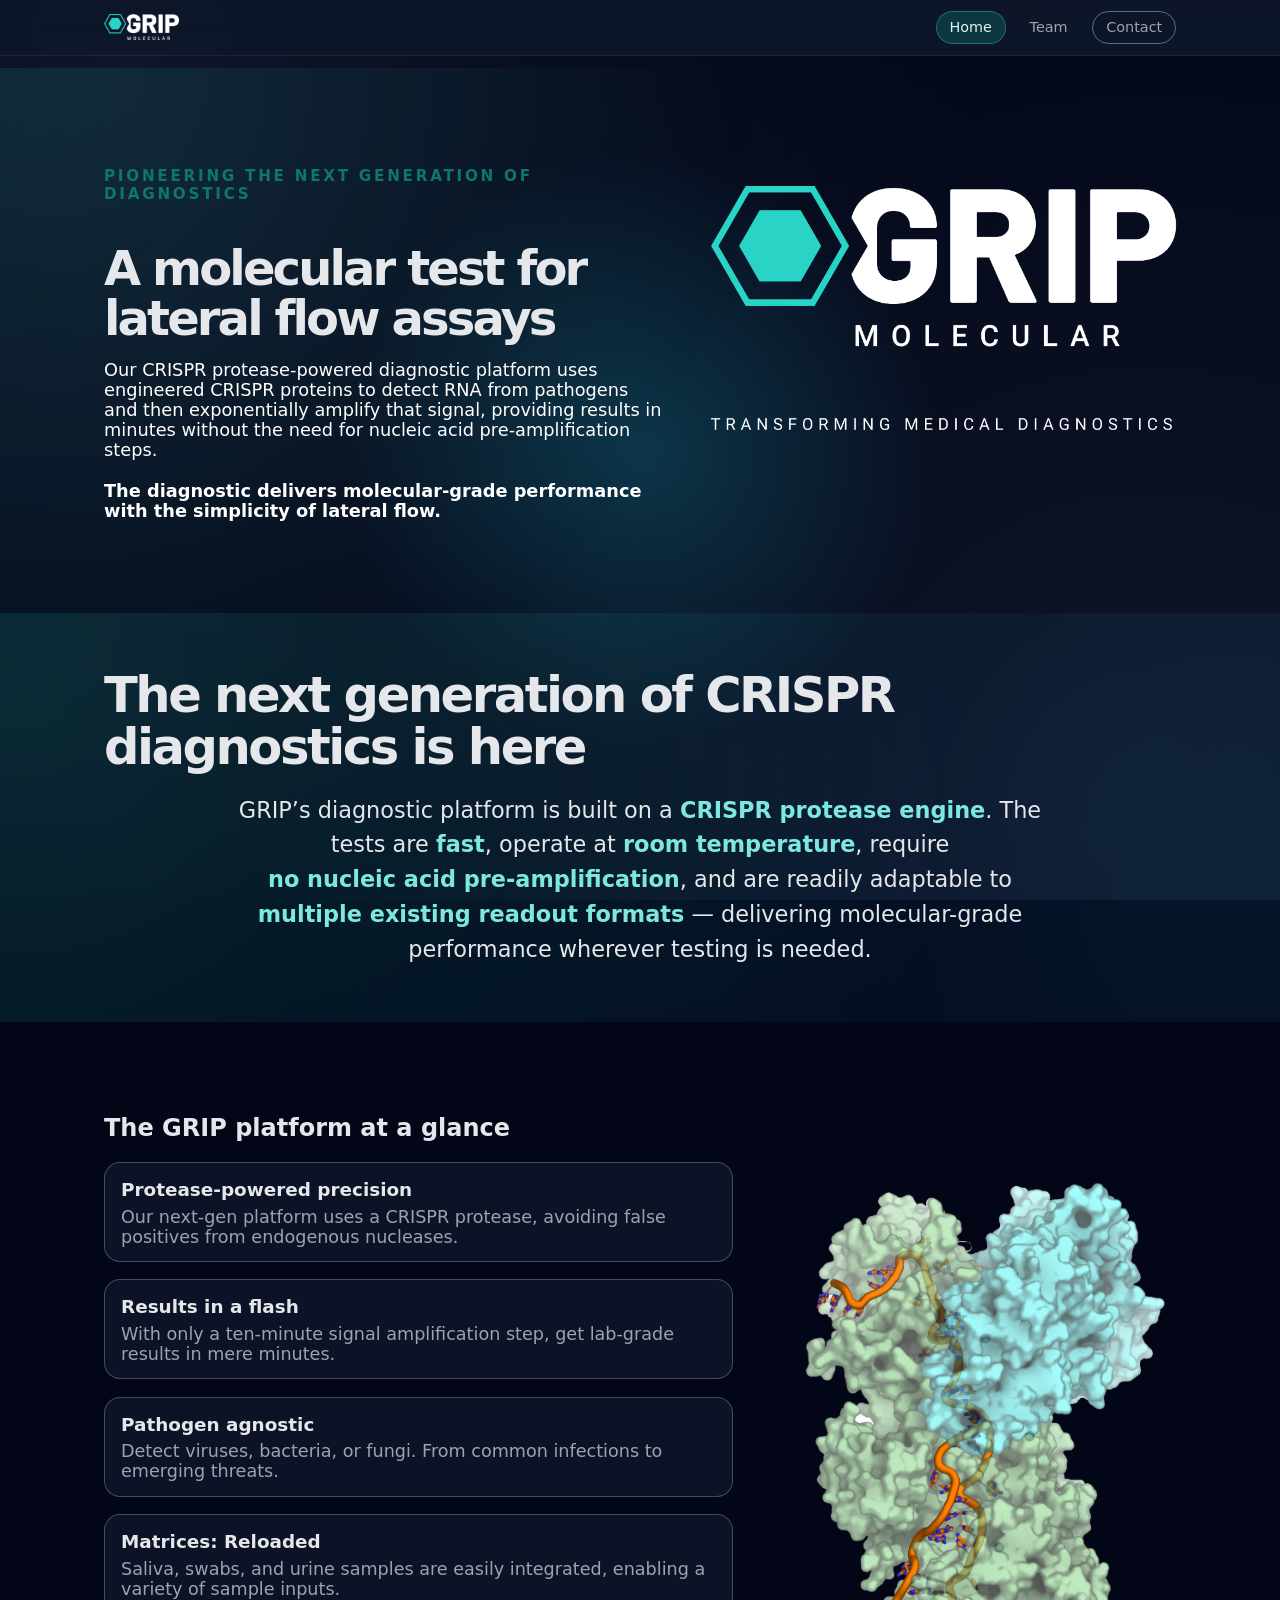
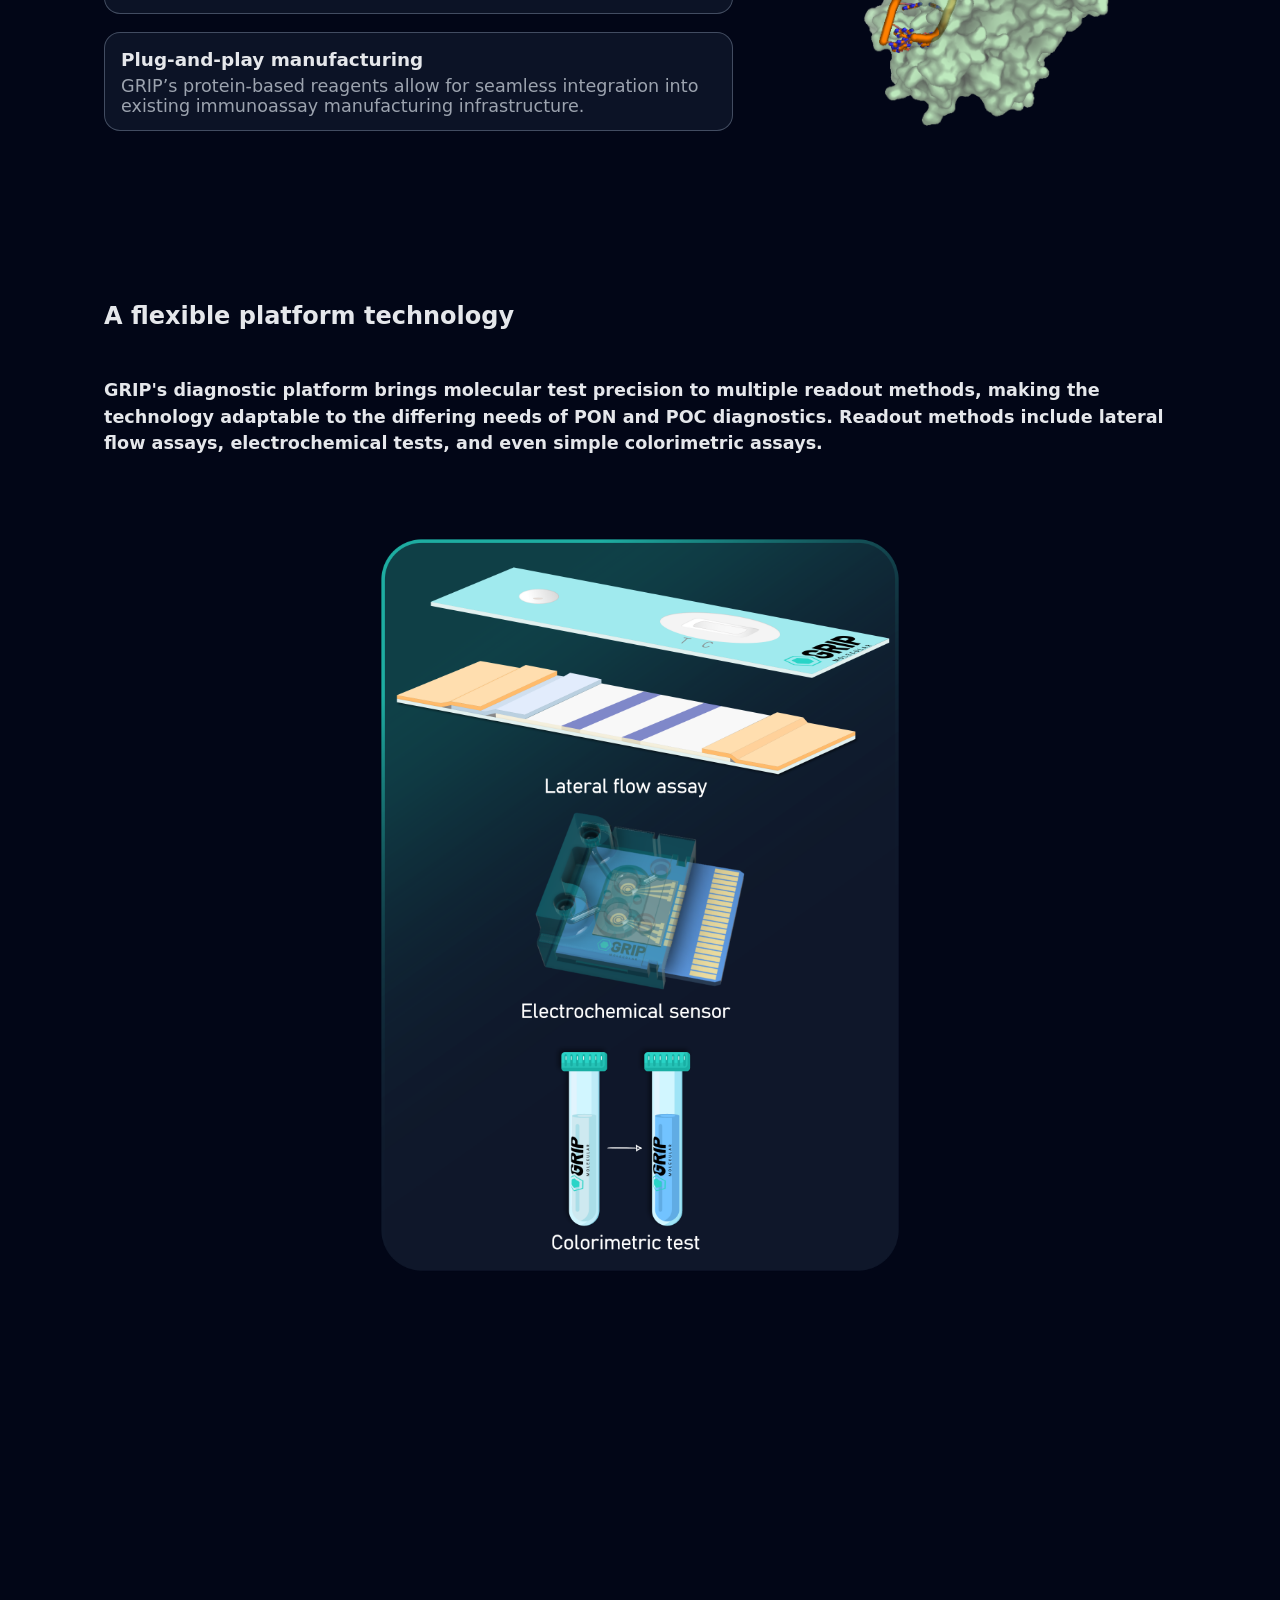
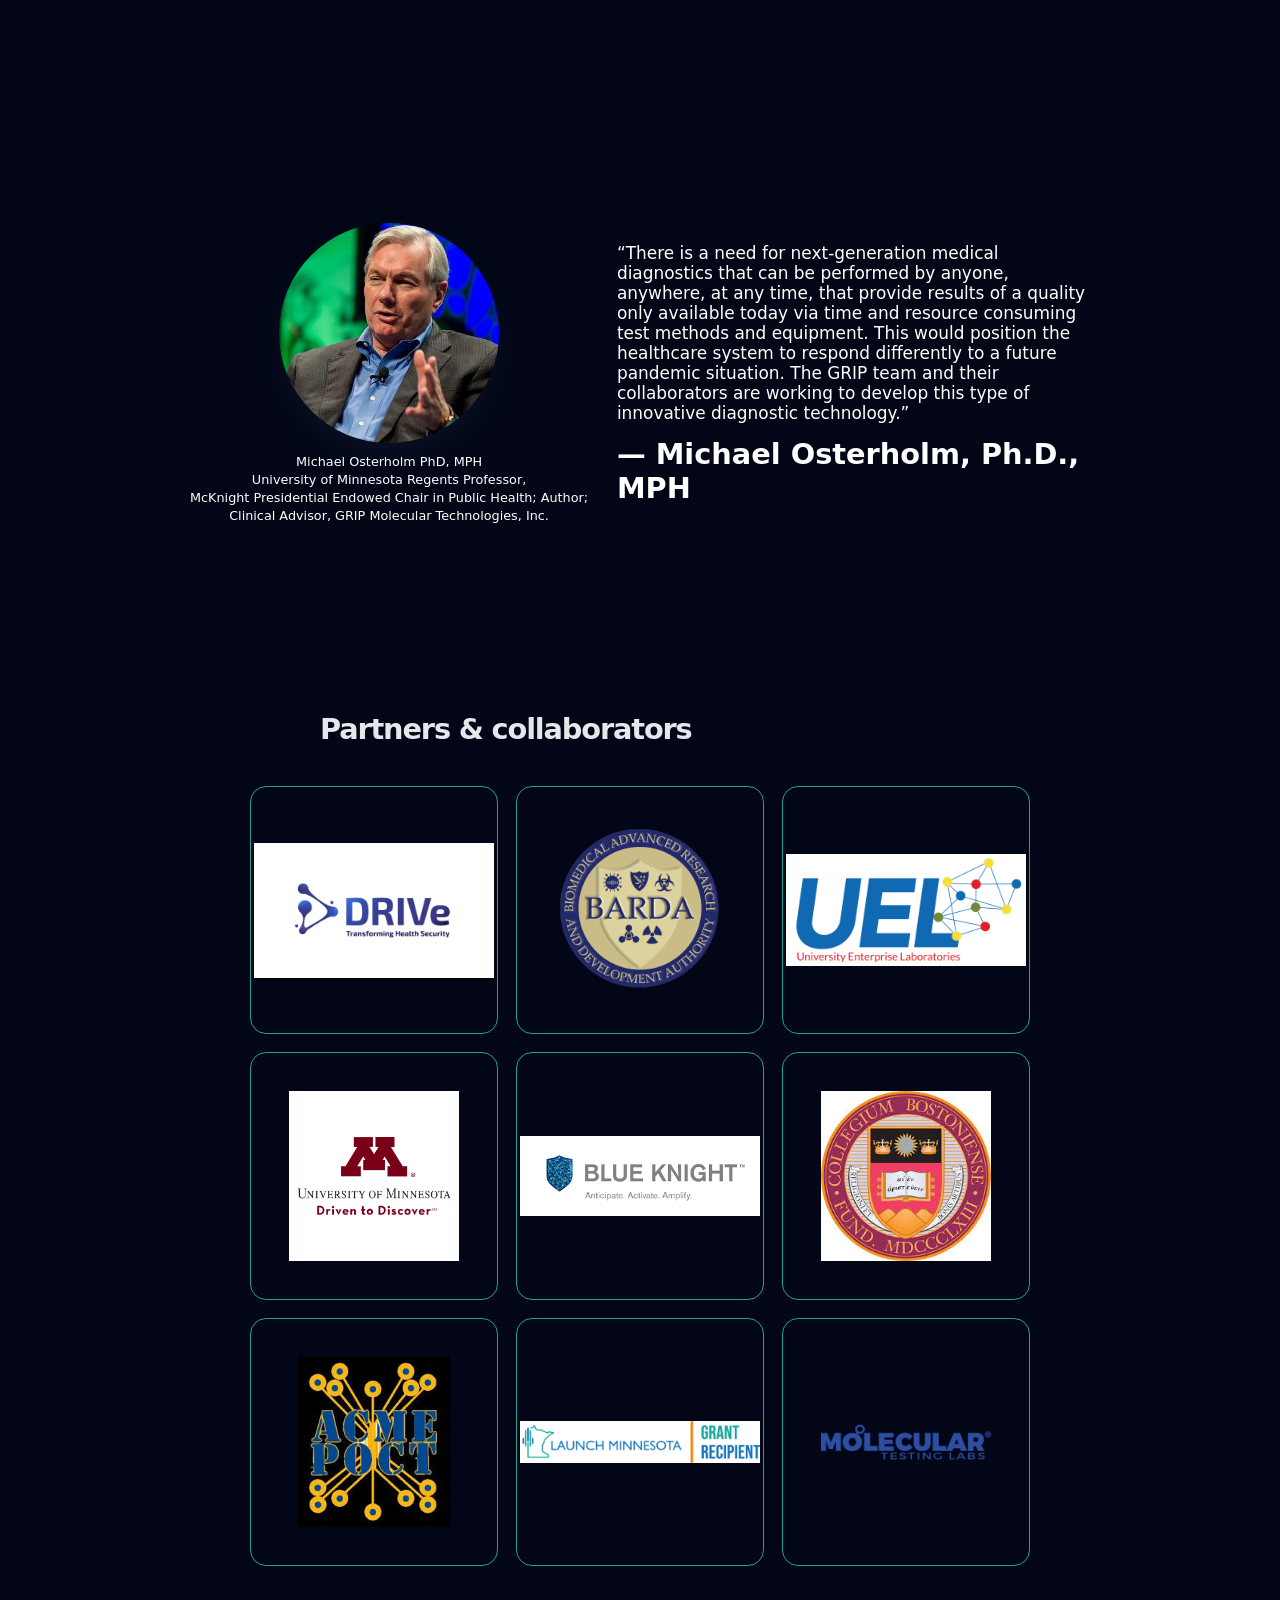
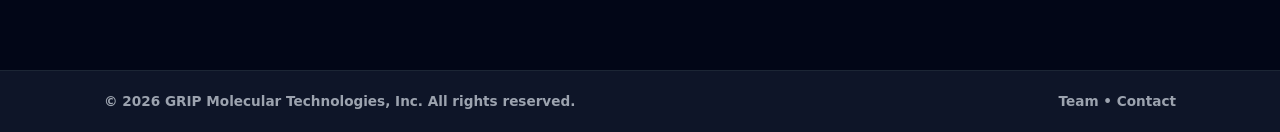
==== index.html @ 7877a76f "Update text below "molecular test for lateral flow assays" Updated the text to not be as repetitive," ====
<!DOCTYPE html>
<html lang="en">
<head>
  <meta charset="UTF-8" />
  <title>GRIP Molecular Technologies | Molecular test for lateral flow assay readouts</title>
  <meta name="viewport" content="width=device-width, initial-scale=1" />
  <meta name="description" content="GRIP Molecular Technologies is pioneering a molecular test for lateral flow assay readouts with a CRISPR protease-based platform." />
  <link rel="stylesheet" href="styles.css" />
</head>
<body>
  <div class="page-background"></div>

  <header class="site-header">
    <div class="container header-inner">
      <a href="index.html" class="brand">
  <img
    src="assets/logo.png"
    alt="GRIP Molecular logo"
    class="brand-logo icon-anim"
  />
  </a>
      <nav class="main-nav">
        <a href="index.html" class="nav-link active">Home</a>
        <a href="team.html" class="nav-link">Team</a>
        <a href="contact.html" class="nav-link nav-cta">Contact</a>
      </nav>
    </div>
  </header>

  <main>
    <!-- HERO SECTION -->
<section class="hero-section snap-section">
      <div class="container hero-inner">
        <div class="hero-copy reveal">
          <p class="eyebrow">Pioneering the next generation of diagnostics</p>
          <h1>A molecular test for lateral flow assays</h1>
          <p class="hero-text">
            Our CRISPR protease-powered diagnostic platform 
            uses engineered CRISPR proteins to detect RNA from pathogens and then exponentially amplify that signal, providing
results in minutes without the need for nucleic acid pre-amplification steps. 
</p>
      <p class="hero-text">	    
<strong>The diagnostic delivers molecular-grade performance with the simplicity of lateral flow.
          </p>
        </div>
        <div class="hero-visual reveal">
  <img
    src="assets/GRIP-hero.png"
    alt="Molecular test for lateral flow assay readouts"
    class="hero-image icon-anim"
  />
  <p class="hero-caption">
  </p>
</div>
      </div>
    </section>

<!-- Next-generation CRISPR diagnostics statement -->
<section class="nextgen-section snap-section">
  <div class="container nextgen-inner reveal">
    <h1 class="nextgen-title">
      The next generation of CRISPR diagnostics is here
    </h1>

    <div class="nextgen-card">
  <p class="nextgen-text">
    GRIP’s diagnostic platform is built on a
    <span class="teal-accent">CRISPR protease engine</span>.
    The tests are <span class="teal-accent">fast</span>, operate at
    <span class="teal-accent">room temperature</span>, require
    <span class="teal-accent">no nucleic acid pre-amplification</span>, and are
    readily adaptable to
    <span class="teal-accent">multiple existing readout formats</span> —
    delivering molecular-grade performance wherever testing is needed.
  </p>
</div>

  </div>
</section>

    
         <!-- GRIP platform at a glance (2-column: 6 cards + image) -->
<section class="starburst-section snap-section">
  <div class="container">
<header class="starburst-header">
      <h1 class="starburst title">The GRIP platform at a glance</h1>
    </header>

    <div class="starburst-layout">
      <!-- Left column: all 6 points -->
      <div class="starburst-points reveal">
        

<article class="starburst-point">
          <h3 class="starburst-point-title">Protease-powered precision</h3>
          <p class="starburst-point-text">
            Our next-gen platform uses a CRISPR
            protease, avoiding false positives from endogenous nucleases.
          </p>
        </article>

        <article class="starburst-point">
          <h3 class="starburst-point-title">Results in a flash</h3>
          <p class="starburst-point-text">
            With only a ten-minute signal amplification step, get lab-grade results in mere minutes.
          </p>
        </article>

        <article class="starburst-point">
          <h3 class="starburst-point-title">Pathogen agnostic</h3>
          <p class="starburst-point-text">
            Detect viruses, bacteria, or fungi. From common infections to emerging threats.
          </p>
        </article>

        <article class="starburst-point">
          <h3 class="starburst-point-title">Matrices: Reloaded</h3>
          <p class="starburst-point-text">
            Saliva, swabs, and urine samples are easily integrated, enabling a variety of sample inputs.
          </p>
        </article>

        <article class="starburst-point">
          <h3 class="starburst-point-title">Plug-and-play manufacturing</h3>
          <p class="starburst-point-text">
            GRIP’s protein-based reagents allow for seamless integration into existing immunoassay manufacturing
            infrastructure. 
          </p>
        </article>
      </div>

      <!-- Right column: starburst / protein image -->
      <div class="starburst-image-wrapper reveal">
        <img
          src="assets/starburst.png"
          alt="GRIP protease-based diagnostic engine"
          class="starburst-image"
        />
      </div>
    </div> <!-- /.starburst-layout -->
  </div>   <!-- /.container -->
</section>


    <!-- LFA 1-2-3 section -->
<section class="lfa-section snap-section">
  <div class="container lfa-inner reveal">
    <header class="lfa-header">
      <h1>A flexible platform technology</h1>
    </header>
    


        <p class="lfa-text">
          GRIP's diagnostic platform brings molecular test precision to multiple readout methods, making the technology adaptable to the differing needs of PON and POC diagnostics. Readout methods include lateral flow assays, electrochemical tests, and even simple colorimetric assays.
        </p>
        <div class="lfa-image-wrapper">
          <img
            src="assets/LFA.png"
            alt="Lateral flow assay strip"
            class="lfa-image"
          />
        </div>
      </div>
    </section>


<!-- STD diagnostics unmet need section -->
<section class="std-section snap-section">
  <div class="container std-layout reveal">
    <div class="std-copy">
      <h2>Closing the gap in STI diagnostics</h2>
      <p class="std-lead">
        Sexually transmitted infection (STI) diagnostics is a <strong>US$10&nbsp;billion/year</strong> global market. 
	And yet, fast, accurate, and affordable testing is 
            difficult to access where it’s needed most.
      </p>
      <p>
        Gold-standard molecular tests like PCR are often centralized, expensive, and slow to deploy. That leaves
            clinics, urgent care centers, and community health programs without the needed tools to rapidly detect
            STIs, and prevent transmission.
      </p>
      <p>
        GRIP’s diagnostic is engineered to bring molecular-grade performance to
            <strong>point-of-need (PON)</strong> and <strong>point-of-care (POC)</strong> settings, helping close the
            gap between massive testing demand and the need for fast, actionable results.
      </p>
    </div>

    <aside class="std-stat-card">
      <span class="std-stat-label">STI diagnostics</span>
      <span class="std-stat-value">$10B+ per year</span>
      <span class="std-stat-caption">Worldwide market size</span>
    </aside>
  </div>
</section>


    <!-- Osterholm quote section -->
<section class="quote-section">
  <div class="container">
    <div class="quote-inner reveal">
      <div class="quote-photo-col">
        <img
          src="assets/osterholm.jpg"
          alt="Dr. Michael Osterholm"
          class="quote-photo"
        />
        <p class="quote-credentials">
          Michael Osterholm PhD, MPH<br />
          University of Minnesota Regents Professor,<br />
          McKnight Presidential Endowed Chair in Public Health; Author;<br />
          Clinical Advisor, GRIP Molecular Technologies, Inc.
        </p>
      </div>

      <div class="quote-content">
        <p class="quote-text">
          “There is a need for next-generation medical diagnostics that can be performed by anyone, anywhere, at any
          time, that provide results of a quality only available today via time and resource consuming test methods and
          equipment. This would position the healthcare system to respond differently to a future pandemic situation.
          The GRIP team and their collaborators are working to develop this type of innovative diagnostic technology.”
        </p>

        <p class="quote-name">
          &mdash; Michael Osterholm, Ph.D., MPH
        </p>
      </div>
    </div>
  </div>
</section>



    <!-- Partners / collaborators section -->
<section class="partners-section snap-section">
  <div class="container">
    <header class="section-header">
      <h2>Partners & collaborators</h2>
    </header>

    <div class="partners-grid">
      <div class="partner-card">
        <img src="assets/part1.png" alt="Partner 1 logo" />
      </div>
      <div class="partner-card">
        <img src="assets/part2.png" alt="Partner 2 logo" />
      </div>
      <div class="partner-card">
        <img src="assets/part3.png" alt="Partner 3 logo" />
      </div>
      <div class="partner-card">
        <img src="assets/part4.png" alt="Partner 4 logo" />
      </div>
      <div class="partner-card">
        <img src="assets/part5.png" alt="Partner 5 logo" />
      </div>
      <div class="partner-card">
        <img src="assets/part6.png" alt="Partner 6 logo" />
      </div>
      <div class="partner-card">
        <img src="assets/part7.png" alt="Partner 7 logo" />
      </div>
      <div class="partner-card">
        <img src="assets/part8.png" alt="Partner 8 logo" />
      </div>
      <div class="partner-card">
        <img src="assets/part9.png" alt="Partner 9 logo" />
      </div>
    </div>
  </div>
</section>

  </main>

  <footer class="site-footer">
    <div class="container footer-inner">
      <span>© <span id="year"></span> GRIP Molecular Technologies, Inc. All rights reserved.</span>
      <span class="footer-links">
      <a href="team.html">Team</a>
        <span>•</span>
        <a href="contact.html">Contact</a>
      </span>
    </div>
  </footer>

  <script src="script.js"></script>
</body>
</html>
---- styles.css ----
/* Base layout */

*,
*::before,
*::after {
  box-sizing: border-box;
}

:root {
  --bg-x: 50%;
  --bg-y: 50%;

  /* Teal-driven accent (match your logo) */
  --accent: #0f766e;
  --accent-soft: rgba(15, 118, 110, 0.24);

  /* Dark mode text + surfaces */
  --text-main: #e5e7eb;
  --text-muted: #9ca3af;
  --border-soft: rgba(148, 163, 184, 0.35);
  --surface: rgba(15, 23, 42, 0.96);  /* main card surface */

  --radius-lg: 1.5rem;

  /* Deeper shadow for dark bg */
  --shadow-soft: 0 24px 60px rgba(0, 0, 0, 0.7);

  --max-width: 1120px;
  --page-padding: 1.5rem;
  --section-padding-y: 4.5rem;
  --font-sans: system-ui, -apple-system, BlinkMacSystemFont, "Segoe UI", sans-serif;
}

html,
body {
  margin: 0;
  padding: 0;
}

body {
  font-family: var(--font-sans);
  color: var(--text-main);
  min-height: 100vh;
  position: relative;
  background-color: #020617; /* dark slate */
}

/* Subtle animated white background texture */

.page-background {
  position: fixed;
  inset: 0;
  z-index: -1;
  background:
    /* cursor-following teal glow */
    radial-gradient(
      circle at var(--bg-x) var(--bg-y),
      rgba(34, 211, 238, 0.20),
      transparent 38%
    ),
    /* subtle static dark textures */
    radial-gradient(circle at 10% 10%, rgba(15, 23, 42, 0.95), transparent 60%),
    radial-gradient(circle at 90% 90%, rgba(15, 23, 42, 0.98), transparent 65%),
    #020617;
  background-attachment: fixed;
  transition: background-position 0.1s linear;
  pointer-events: none;
}


/* Soft teal cursor-following spheres */


/* Containers & sections */

.container {
  width: 100%;
  max-width: var(--max-width);
  margin: 0 auto;
  padding-inline: var(--page-padding);
}

main {
  padding-top: 4.25rem;
}

section {
  padding-block: var(--section-padding-y);
}

.section-header {
  text-align: left;
  max-width: 640px;
  margin: 0 auto 2.5rem;
}

/* Override for LFA section only */
.lfa-section .section-header {
  text-align: left !important;
}

.section-header h2 {
  text-align: left;
  font-size: 1.8rem;
  margin-bottom: 0.15rem;
  letter-spacing: -0.04em;
}

.section-header p {
  margin: 0;
  color: #cbd5f5; /* a bit brighter on dark */
}


/* Header / nav */

.site-header {
  position: fixed;
  top: 0;
  inset-inline: 0;
  z-index: 50;
  backdrop-filter: blur(16px);
  background: rgba(15, 23, 42, 0.92);
  border-bottom: 1px solid rgba(31, 41, 55, 0.9);
}

.header-inner {
  display: flex;
  align-items: center;
  justify-content: space-between;
  padding-block: 0.7rem;
  gap: 1.5rem;
}

.brand {
  display: flex;
  align-items: center;
  gap: 0.75rem;
  text-decoration: none;
  color: inherit;
}

.brand-logo {
  height: 26px;
  width: auto;
  display: block;
}

.main-nav {
  display: flex;
  align-items: center;
  gap: 0.75rem;
}

.nav-link {
  text-decoration: none;
  font-size: 0.9rem;
  color: var(--text-muted);
  padding: 0.45rem 0.8rem;
  border-radius: 999px;
  transition: background 180ms ease-out, color 180ms ease-out,
    box-shadow 180ms ease-out, transform 180ms ease-out;
}

/* Dark surface cards / panels */

.quote-inner,
.science-card,
.science-step,
.contact-card,
.contact-info,
.team-card,
.partner-card {
  background: var(--surface);
  border-radius: var(--radius-lg);
  border: 1px solid var(--border-soft);
  box-shadow: var(--shadow-soft);
}

/* Partner tiles are a bit flatter */
.partner-card {
  box-shadow: 0 16px 40px rgba(0, 0, 0, 0.6);
}

/* Steps use dashed border but on dark */
.science-step {
  border-style: dashed;
  border-color: rgba(148, 163, 184, 0.7);
}

/* General text colors on dark */
p {
  color: var(--text-muted);
}

h1, h2, h3, h4 {
  color: var(--text-main);
}

.nav-link:hover {
  background: rgba(15, 23, 42, 0.9);
  color: #f9fafb;
  transform: translateY(-1px);
}

.nav-link.active {
  background: rgba(15, 118, 110, 0.35);
  color: #e0f2f1;
  box-shadow: 0 0 0 1px rgba(45, 212, 191, 0.5);
}

.nav-cta {
  border: 1px solid rgba(148, 163, 184, 0.6);
}

/* Buttons */

.button {
  display: inline-flex;
  align-items: center;
  justify-content: center;
  border-radius: 999px;
  padding: 0.7rem 1.4rem;
  font-size: 0.95rem;
  font-weight: 500;
  text-decoration: none;
  border: none;
  cursor: pointer;
  transition: background var(--transition-med), color var(--transition-med),
    box-shadow var(--transition-med), transform var(--transition-med);
}

.button.primary {
  background: #0f74ff;
  color: #ffffff;
  box-shadow: 0 14px 30px rgba(15, 116, 255, 0.27);
}

.button.primary:hover {
  transform: translateY(-1px);
  box-shadow: 0 16px 35px rgba(15, 116, 255, 0.3);
}

.button.ghost {
  background: rgba(255, 255, 255, 0.8);
  color: var(--text-main);
  border: 1px solid rgba(148, 163, 184, 0.5);
}

.button.ghost:hover {
  background: #ffffff;
  box-shadow: 0 12px 25px rgba(15, 23, 42, 0.12);
}

.button.full-width {
  width: 100%;
}

/* Hero (home) */

.hero-section {
  padding-top: 5.25rem;
  padding-bottom: 4.5rem;
  background: radial-gradient(circle at 0% 0%, rgba(45, 212, 191, 0.12), transparent 55%);
}

.hero-inner {
  display: grid;
  grid-template-columns: minmax(0, 3fr) minmax(0, 2.5fr);
  gap: 3rem;
  align-items: center;
}

.hero-text,
.hero-caption {
  color: var(--text-muted);
}


.eyebrow {
  text-transform: uppercase;
  letter-spacing: 0.18em;
  font-size: 0.95rem;
  color: var(--accent);
  font-weight: 800;
  margin-bottom: 0.75rem;
}

.hero-copy h1 {
  font-size: clamp(2.3rem, 3vw + 1rem, 3rem);
  line-height: 1.05;
  letter-spacing: -0.06em;
  margin-bottom: 1rem;
}

.hero-text {
  max-width: 38rem;
  margin: 0 0 1.3rem;
  font-size: 1.11rem;
  color: #ffffff;
  font-family: "Bahnschrift", system-ui, -apple-system, "Segoe UI", sans-serif;
  font-weight: 300;  /* normal weight; try 300 if you want it even lighter */
}


.hero-actions {
  display: flex;
  flex-wrap: wrap;
  gap: 0.8rem;
}

.hero-visual {
  display: flex;
  flex-direction: column;
  align-items: center;
  gap: 1rem;
}

/* Placeholder hero "orbit" visual */

.hero-orbit {
  position: relative;
  width: 260px;
  height: 260px;
  border-radius: 999px;
  background: radial-gradient(circle at 30% 20%, rgba(255, 255, 255, 0.75), #dbeafe);
  box-shadow: var(--shadow-soft);
  overflow: hidden;
}

.hero-core {
  position: absolute;
  inset: 50%;
  transform: translate(-50%, -50%);
  width: 120px;
  height: 120px;
  border-radius: 999px;
  background: radial-gradient(circle at 30% 20%, #ffffff, #bfdbfe);
  display: grid;
  place-items: center;
  text-align: center;
  padding: 0.5rem;
  font-size: 0.9rem;
  font-weight: 600;
  color: #0f172a;
  box-shadow: 0 10px 25px rgba(15, 23, 42, 0.24);
}

.hero-orbit-ring,
.hero-orbit-ring.second {
  position: absolute;
  inset: 16%;
  border-radius: 999px;
  border: 1px dashed rgba(148, 163, 184, 0.7);
}

.hero-orbit-ring.second {
  inset: 8%;
  border-style: solid;
  border-color: rgba(96, 165, 250, 0.7);
}

.hero-orbit-glow {
  position: absolute;
  inset: 0;
  background: radial-gradient(circle at 15% 10%, rgba(56, 189, 248, 0.25), transparent 55%);
  mix-blend-mode: soft-light;
}

.hero-caption {
  color: var(--text-muted);
  font-size: 1.9rem;
  text-align: center;
  max-width: 260px;
}

/* GRIP platform at a glance / starburst section (2-column layout) */

.starburst-section {
  padding-block: var(--section-padding-y);
}

.starburst-header {
  margin-bottom: 1.8rem;
  text-align: left;
}

/* 2 columns on desktop: left = points, right = image */
.starburst-layout {
  display: grid;
  grid-template-columns: minmax(0, 1.7fr) minmax(0, 1.1fr);
  gap: 2.3rem;
  align-items: flex-start;
}

/* Left column: stack all 6 cards */

.starburst-points {
  display: flex;
  flex-direction: column;
  gap: 1.1rem;
}

/* Individual point cards */

.starburst-point {
  padding: 1rem 1rem 0.9rem;
  border-radius: 1rem;
  border: 1px solid rgba(148, 163, 184, 0.4);
  background: rgba(15, 23, 42, 0.85);
  transition:
    transform 200ms ease-out,
    border-color 200ms ease-out,
    box-shadow 200ms ease-out;
}

.starburst-point-title {
  margin: 0 0 0.4rem;
  font-size: 1.15rem;  /* was 1rem; bump up as you like (1.2 also works) */
  font-weight: 600;
  font-family: "Bahnschrift", system-ui, -apple-system, "Segoe UI", sans-serif;
}


.starburst-point-text {
  margin: 0;
  font-size: 1.1rem;
  color: var(--text-muted);
  font-family: "Bahnschrift", system-ui, -apple-system, "Segoe UI", sans-serif;
  font-weight: 400;
}


/* Hover: tiny zoom + teal outline */

.starburst-point:hover {
  transform: translateY(-2px) scale(1.07);
  border-color: rgba(45, 212, 191, 0.85); /* teal outline on hover */
  box-shadow: 0 18px 45px rgba(0, 0, 0, 0.55);
}

/* Right column: image */

.starburst-image-wrapper {
  display: flex;
  justify-content: center;
}

.starburst-image {
  width: 100%;
  max-width: 580px;      /* adjust up/down to taste */
  height: auto;
  display: block;
  border-radius: 0.25rem;
  background: transparent;
  box-shadow: none;
  transition: transform 220ms ease-out;
  transform-origin: center center;
}

/* Keep tiny hover zoom on image as well (optional) */
.starburst-image-wrapper:hover .starburst-image {
  transform: scale(1.12);
}

/* Mobile: stack image and points vertically */

@media (max-width: 900px) {
  .starburst-layout {
    grid-template-columns: minmax(0, 1fr);
    gap: 1.6rem;
  }

  /* On phones, show text first and image second (or flip if you prefer) */
  .starburst-points {
    order: 2;
  }

  .starburst-image-wrapper {
    order: 1;
  }

  .starburst-image {
    max-width: 320px;
  }
}

/* Next-generation CRISPR diagnostics section */

.nextgen-section {
  padding-top: 3.5rem;
  padding-bottom: 3.5rem;
}

.nextgen-inner {
  /* REMOVE max-width entirely */
}

.nextgen-title {
  font-size: clamp(2.35rem, 3.1vw + 0.9rem, 3.1rem);
  line-height: 1.05;
  letter-spacing: -0.05em;
  margin: 0 0 1.2rem;
  color: var(--text-main);
  font-family: "Bahnschrift", system-ui, -apple-system, "Segoe UI", sans-serif;
  font-weight: 700;
}

.nextgen-text {
  max-width: 860px;          /* wider than default body text */
  margin: 0 auto;            /* centers the block */
  text-align: center;        /* centers the text itself */

  font-size: 1.4rem;         /* slightly larger than normal paragraphs */
  line-height: 1.55;
  color: var(--text-main);
  font-family: "Bahnschrift", system-ui, -apple-system, "Segoe UI", sans-serif;
  font-weight: 400;
}

.nextgen-text strong {
  font-weight: 600;
  color: #e0f2f1;
}

.nextgen-section{
  position: relative;
  overflow: hidden;
}

.nextgen-section::before{
  content:"";
  position:absolute;
  inset:-30%;
  background:
    radial-gradient(circle at 20% 30%, rgba(45,212,191,0.18), transparent 55%),
    radial-gradient(circle at 80% 60%, rgba(56,189,248,0.10), transparent 58%);
  pointer-events:none;
  filter: blur(2px);
  opacity: 0.9;
}

.nextgen-inner{
  position: relative;
  z-index: 1;
}

/* LFA 1-2-3 section (homepage) */

.lfa-section {
  padding-block: var(--section-padding-y);
}

.lfa-inner {
  display: flex;
  flex-direction: column;
  align-items: stretch;
  gap: 1.1rem;
}

/* Heading left-aligned */
.lfa-section .section-header {
  text-align: left;
}

/* LFA text paragraph (3 lines, larger than normal body text) */

.lfa-text {
  max-width: 100%;      /* or keep your preferred width */
  margin: 0 0 4rem;    /* 👈 no auto centering – block is left aligned */
  font-size: 1.1rem;
  font-family: "Bahnschrift", system-ui, -apple-system, "Segoe UI", sans-serif;
  color: var(--text-main);
  text-align: left;      /* text itself left aligned */
  line-height: 1.5;
}



.lfa-list li + li {
  margin-top: 0.45rem;
}

/* Center the LFA image, make it a good medium-large size */

.lfa-image-wrapper {
  display: flex;
  justify-content: center;
  width: 100%;
}

.lfa-image {
  width: 80%;
  max-width: 480px;      /* look below for actual code controlling this image size - changing this will not work*/
  height: auto;
  display: block;
  border-radius: 0.75rem;
  background: transparent;
  box-shadow: none;
  transition: transform 220ms ease-out;
  transform-origin: center center;
}

/* Optional tiny zoom on hover */
.lfa-image-wrapper:hover .lfa-image {
  transform: scale(1.05);
}




/* Mobile: stack text and stat card vertically */

@media (max-width: 900px) {
  .std-layout {
    grid-template-columns: minmax(0, 1fr);
    gap: 1.6rem;
  }

  .std-stat-card {
    max-width: 320px;
    margin-inline: auto;
  }
}


/* Quote section */

.quote-section {
  padding-top: 3rem;
  padding-bottom: 3.5rem;
}

.quote-inner {
  /* remove card look */
  background: transparent;
  border-radius: 0;
  border: none;
  box-shadow: none;

  /* keep layout */
  padding: 2.1rem 0 2.2rem;
  max-width: 900px;
  margin: 0 auto;
  display: flex;
  flex-wrap: wrap;
  gap: 1.8rem;
  align-items: flex-start;
}


.quote-photo-block {
  flex: 0 0 180px;
  display: flex;
  flex-direction: column;
  align-items: center;
  text-align: center;
}

.quote-photo {
  width: 200px;
  height: 200px;
  border-radius: 999px;
  object-fit: cover;
  box-shadow: 0 14px 30px rgba(15, 23, 42, 0.18);
  margin-bottom: 0.7rem;
}

.quote-text {
  font-size: 1.02rem;
  margin: 0 0 0.9rem;
  color: #ffffff;
  font-family: "Bahnschrift", system-ui, -apple-system, "Segoe UI", sans-serif;
  font-weight: 300;  /* use 300 if you want it even lighter */
}

.quote-content {
  flex: 1 1 260px;
  position: relative;
}

.quote-mark {
  font-size: 2.8rem;
  color: rgba(209, 213, 219, 0.9);
  line-height: 1;
  margin-bottom: 0.4rem;
}

.quote-text {
  font-size: 1.02rem;
  margin: 0 0 0.9rem;
  color: #ffffff;
  font-family: "Bahnschrift", system-ui, -apple-system, "Segoe UI", sans-serif;
  font-weight: 300;  /* use 300 if you want it even lighter */
}


.quote-name {
  margin: 0;
  font-size: 1.65rem;  /* enlarge name */
  font-weight: 600;
  color: #ffffff;     /* white name text */
}

.quote-credentials {
  font-size: 0.83rem;
  color: #ffffff;
  line-height: 1.4;
  margin: 0;
  font-family: "Bahnschrift", system-ui, -apple-system, "Segoe UI", sans-serif;
  font-weight: 250;  /* or 300 for extra light */
}


/* Stack everything nicely on smaller screens */
@media (max-width: 720px) {
  .quote-inner {
    padding-inline: 1.5rem;
  }

  .quote-photo-block {
    flex: 1 1 100%;
  }

  .quote-content {
    flex: 1 1 100%;
  }

  .quote-photo {
    width: 140px;
    height: 140px;
  }
}

/* Partners */

.partners-section {
  padding-top: 0;
}

.partners-grid {
  display: grid;
  grid-template-columns: repeat(3, minmax(0, 1fr));
  gap: 1.1rem;          /* was probably larger (e.g. 1.5rem) */
  max-width: 780px;     /* <— this makes the 3 columns smaller */
  margin: 0 auto;       /* center the 3×3 grid */
}

.partner-card {
  background: rgba(255, 255, 255, 0.96);
  border-radius: 1rem;
  border: 1px solid rgba(226, 232, 240, 0.9);
  /* make each tile a square: width set by grid, height matches width */
  aspect-ratio: 1 / 1;
  display: grid;
  place-items: center;
  padding: 0.6rem;
  box-shadow: 0 8px 18px rgba(15, 23, 42, 0.04);
}


.partner-card img {
  max-width: 100%;
  max-height: 150px;
  object-fit: contain;
}

/* Science page */

.science-hero-text {
  font-family: "Bahnschrift", system-ui, -apple-system, "Segoe UI", sans-serif;
  font-weight: 300;   /* match the lighter weight you used on the homepage */
font-size: 1.1rem;
  color: var(--text-main);
  margin: 0 0 0rem;   /* 👈 smaller bottom margin */
}

.page-hero {
  padding-top: 1.4rem;
  padding-bottom: 1.5rem;
}

.page-hero-inner h1 {
  font-size: 2.2rem;
  margin-bottom: 0.7rem;
  letter-spacing: -0.04em;
}

.page-hero-inner p {
  max-width: 36rem;
  color: var(--text-muted);
  margin: 0;
}

.science-section {
  padding-top: 0;
}

.science-grid {
  display: grid;
  grid-template-columns: repeat(2, minmax(0, 1fr));
  gap: 0.7rem;
}

.science-card {
  background: rgba(255, 255, 255, 0.96);
  border-radius: var(--radius-lg);
  padding: 0.1rem 0.1rem;
  border: 1px solid rgba(226, 232, 240, 0.9);
  box-shadow: 0 10px 28px rgba(15, 23, 42, 0.06);
  font-size: 0.96rem;
}

.science-card h2 {
  margin-top: 0;
  margin-bottom: 0.75rem;
  font-size: 1.25rem;
}

.science-card p {
  margin-top: 0;
  margin-bottom: 0.65rem;
  color: var(--text-muted);
}

.science-flow-section {
  padding-top: 3rem;
}

.science-flow-grid {
  list-style: none;
  padding: 0;
  margin: 0;
  display: grid;
  grid-template-columns: repeat(4, minmax(0, 1fr));
  gap: 1.4rem;
}

.science-step {
  background: rgba(255, 255, 255, 0.96);
  border-radius: 1.2rem;
  padding: 1.4rem 1.2rem 1.3rem;
  border: 1px dashed rgba(148, 163, 184, 0.7);
  font-size: 0.92rem;
}

.step-label {
  display: inline-flex;
  align-items: center;
  justify-content: center;
  width: 30px;
  height: 30px;
  border-radius: 999px;
  background: rgba(15, 116, 255, 0.1);
  color: var(--accent);
  font-weight: 600;
  font-size: 0.8rem;
  margin-bottom: 0.6rem;
}
.science-diagram-section {
  padding-top: 0;
  padding-bottom: 0.1rem;
}

.science-diagram-wrapper {
  display: flex;
  justify-content: center;
  align-items: center;
}

.science-diagram {
  width: 100% !important;
  max-width: 900px !important;  /* tweak size as you like */
  height: auto !important;
  display: block;
  margin: 0 auto;
  transition: transform 220ms ease-out;
  transform-origin: center center;
}

/* Tiny zoom on hover for the science image */
.science-diagram-section:hover img {
  transform: scale(1.2);
}




/* Contact page */

.contact-section {
  padding-top: 0;
}

.contact-grid {
  display: grid;
  grid-template-columns: minmax(0, 3fr) minmax(0, 2.5fr);
  gap: 2rem;
}

.contact-card,
.contact-info {
  background: rgba(255, 255, 255, 0.96);
  border-radius: var(--radius-lg);
  border: 1px solid rgba(226, 232, 240, 0.9);
  box-shadow: 0 12px 30px rgba(15, 23, 42, 0.06);
  padding: 1.8rem 1.7rem 1.7rem;
}

.contact-card h2,
.contact-info h2 {
  margin-top: 0;
  margin-bottom: 1rem;
}

.contact-form .form-row {
  display: flex;
  flex-direction: column;
  margin-bottom: 1rem;
}

.contact-form label {
  font-size: 0.86rem;
  font-weight: 500;
  margin-bottom: 0.35rem;
  color: var(--text-muted);
}

.contact-form input,
.contact-form textarea {
  border-radius: 0.8rem;
  border: 1px solid rgba(209, 213, 219, 0.9);
  padding: 0.65rem 0.8rem;
  font-family: var(--font-sans);
  font-size: 0.95rem;
  outline: none;
  background: #ffffff;
  transition: border-color var(--transition-fast), box-shadow var(--transition-fast);
}

.contact-form input:focus,
.contact-form textarea:focus {
  border-color: rgba(59, 130, 246, 0.9);
  box-shadow: 0 0 0 1px rgba(59, 130, 246, 0.8);
}

.contact-list {
  padding-left: 1.2rem;
  margin-top: 0.4rem;
  margin-bottom: 1.2rem;
  color: var(--text-muted);
  font-size: 0.95rem;
}

.contact-details p {
  margin: 0 0 0.7rem;
  font-size: 0.94rem;
}

.contact-details a {
  color: var(--accent);
  text-decoration: none;
}

.contact-details a:hover {
  text-decoration: underline;
}

.contact-note {
  margin-top: 1rem;
  margin-bottom: 0;
  font-size: 0.9rem;
  color: #000000;
}
/* Team page */

.team-main {
  padding-top: 4.25rem;
}

.team-section {
  padding-top: 0;
  padding-bottom: 3rem;
}

.team-section + .team-section {
  padding-top: 1rem;
}

.team-section-title {
  font-size: 1.7rem;
  margin: 0 0 1.8rem;
  letter-spacing: -0.04em;
}

.team-grid {
  display: grid;
  gap: 1.8rem;
}

.board-grid {
  grid-template-columns: repeat(3, minmax(0, 1fr));
}

/* Management + Clinical tiles: full width of the page container */
.single-grid {
  grid-template-columns: minmax(0, 1fr);
}

@media (min-width: 960px) {
  .single-grid {
    justify-content: flex-start;
  }
}

.team-card {
  background: var(--surface);
  border-radius: var(--radius-lg);
  border: 1px solid var(--border-soft);
  box-shadow: var(--shadow-soft);
  padding: 1.6rem 1.4rem 1.5rem;
  text-align: center;
  overflow: hidden;                         /* so zoomed content stays inside */
  transition: transform 1500ms ease-out,
              box-shadow 1000ms ease-out,
              border-color 1200ms ease-out;
}

.team-card:hover {
  transform: scale(1.03);                   /* zoom in slightly on hover */
  box-shadow: 0 28px 70px rgba(0, 0, 0, 0.65);
  border-color: rgba(45, 212, 191, 0.8);    /* optional teal accent on hover */
}


.team-photo {
  width: 100%;
  max-width: 220px;
  height: auto;
  border-radius: 1.3rem;
  object-fit: cover;
  display: block;
  margin: 0 auto 0.9rem;
  box-shadow: 0 10px 22px rgba(15, 23, 42, 0.16);
}

.team-name {
  margin: 0 0 0.3rem;
  font-size: 1.1rem;
  letter-spacing: -0.02em;
  font-family: "Bahnschrift", system-ui, -apple-system, "Segoe UI", sans-serif;
  font-weight: 600;          /* keep them nicely bold as names */
  color: #ffffff;            /* white */
}


.team-title {
  margin: 0 0 0.7rem;
  font-size: 1.1rem;
font-family: "Bahnschrift", system-ui, -apple-system, "Segoe UI", sans-serif;  
font-weight: 500;
  color: var(--text-muted);
}

.team-experience {
  margin: 0;
  font-size: 0.9rem;
  font-family: "Bahnschrift", system-ui, -apple-system, "Segoe UI", sans-serif;
  font-weight: 400;
  color: var(--text-muted); /* or #e5e7eb for full white */

  /* hide by default */
  max-height: 0;
  opacity: 0;
  overflow: hidden;
  transition: max-height 220ms ease-out,
              opacity 220ms ease-out,
              margin-top 220ms ease-out;
}

/* On hover, reveal the experience text */
.team-card:hover .team-experience {
  max-height: 200px;        /* enough room for a short paragraph */
  opacity: 1;
  margin-top: 0.6rem;       /* add a little gap under the title when visible */
}



/* Responsive layout for board grid */

@media (max-width: 960px) {
  .board-grid {
    grid-template-columns: repeat(2, minmax(0, 1fr));
  }
}

@media (max-width: 640px) {
  .board-grid {
    grid-template-columns: minmax(0, 1fr);
  }

  .single-grid {
    grid-template-columns: minmax(0, 1fr);
  }
}

/* Footer */

.site-footer {
  padding-block: 1.4rem;
  border-top: 1px solid rgba(31, 41, 55, 0.9);
  background: rgba(15, 23, 42, 0.95);
  margin-top: 2rem;
}

.footer-inner {
  display: flex;
  flex-wrap: wrap;
  align-items: center;
  justify-content: space-between;
  gap: 0.8rem;
  font-size: 0.85rem;
  color: var(--text-muted);
}

.footer-links a {
  color: var(--text-muted);
  text-decoration: none;
}

.footer-links a:hover {
  color: #e5e7eb;
}


/* Icon animations (for your icons/logos) */

.icon-anim {
  transition: transform var(--transition-med), box-shadow var(--transition-med),
    filter var(--transition-med);
  will-change: transform;
}

.icon-anim:hover {
  transform: translateY(-4px);
  box-shadow: 0 16px 32px rgba(15, 23, 42, 0.16);
  filter: saturate(1.1);
}

/* Scroll reveal */

.reveal {
  opacity: 0;
  transform: translateY(14px);
  transition: opacity 420ms ease-out, transform 420ms ease-out;
}

.reveal-visible {
  opacity: 1;
  transform: translateY(0);
}

/* Responsive */

@media (max-width: 960px) {
  .hero-inner {
    grid-template-columns: minmax(0, 1fr);
  }

  .hero-visual {
    order: -1;
  }

  .science-grid {
    grid-template-columns: minmax(0, 1fr);
  }

  .science-flow-grid {
    grid-template-columns: repeat(2, minmax(0, 1fr));
  }

  .contact-grid {
    grid-template-columns: minmax(0, 1fr);
  }

  .starburst-layout {
    grid-template-columns: minmax(0, 1fr);
  }

  .starburst-center {
    grid-column: 1;
    grid-row: 1;
    margin-bottom: 2.5rem;
  }

  .arm.top-left,
  .arm.middle-left,
  .arm.bottom-left,
  .arm.top-right,
  .arm.middle-right,
  .arm.bottom-right {
    grid-column: 1;
  }
}

@media (max-width: 720px) {
  .partners-grid {
    grid-template-columns: repeat(2, minmax(0, 1fr));
  }

  .science-flow-grid {
    grid-template-columns: minmax(0, 1fr);
  }

  .header-inner {
    padding-block: 0.55rem;
  }

  main {
    padding-top: 3.8rem;
  }

  .quote-inner {
    padding-inline: 1.5rem;
  }
}

@media (max-width: 480px) {
  .partners-grid {
    grid-template-columns: minmax(0, 1fr);
  }

  .brand-subtitle {
    display: none;
  }

  .hero-orbit {
    width: 220px;
    height: 220px;
  }
}


.team-card:hover {
  transform: scale(1.03);
  box-shadow: 0 28px 70px rgba(0, 0, 0, 0.65);
  border-color: rgba(45, 212, 191, 0.8);
}


/* STD diagnostics unmet need section (homepage) */

.std-section {
  padding-block: var(--section-padding-y);
}

/* Text on the left, stat card on the right (desktop) */
.std-layout {
  display: grid;
  grid-template-columns: minmax(0, 2.1fr) minmax(0, 1fr);
  gap: 2.5rem;
  align-items: center;
}

/* BIGGER heading */
.std-copy h2 {
  font-size: 2.2rem;   /* increase this if you want even larger */
  margin: 0 0 1.1rem;
  letter-spacing: -0.04em;
}

/* Lead paragraph with inline US$10 billion */
.std-lead {
  font-size: 1.02rem;
  margin: 0 0 0.9rem;
  font-family: "Bahnschrift", system-ui, -apple-system, "Segoe UI", sans-serif;
  font-weight: 400;
color: #ffffff;
}

.std-copy p {
  margin: 0 0 0.75rem;
  font-family: "Bahnschrift", system-ui, -apple-system, "Segoe UI", sans-serif;
  font-weight: 300;
color: #ffffff;
}

.std-copy p:last-child {
  margin-bottom: 0;
  font-family: "Bahnschrift", system-ui, -apple-system, "Segoe UI", sans-serif;
}

/* Highlight stat card on the right */

.std-stat-card {
  align-self: center;
  background: var(--surface);
  border-radius: 1.4rem;
  border: 1px solid rgba(45, 212, 191, 0.65);
  box-shadow: var(--shadow-soft);
  padding: 1.6rem 1.5rem;
  display: flex;
  flex-direction: column;
  gap: 0.3rem;
  text-align: left;
}

.std-stat-label {
  font-size: 1.4rem;
  text-transform: uppercase;
  letter-spacing: 0.18em;
  color: var(--text-muted);
}

.std-stat-value {
  font-size: 2.1rem;   /* big US$10B+ in the card */
  font-weight: 700;
  color: #e0f2f1;
  line-height: 1.5;
  font-family: "Bahnschrift", system-ui, -apple-system, "Segoe UI", sans-serif;
}

.std-stat-caption {
  font-size: 1.1rem;
  color: var(--text-muted);
}

/* Mobile: stack text and stat card vertically */

@media (max-width: 900px) {
  .std-layout {
    grid-template-columns: minmax(0, 1fr);
    gap: 1.6rem;
  }

  .std-stat-card {
    max-width: 320px;
    margin-inline: auto;
  }
}
/* Partners / collaborators grid */

.partners-section {
  padding-block: var(--section-padding-y);
}

.partners-grid {
  display: grid;
  grid-template-columns: repeat(3, minmax(0, 1fr));
  gap: 1.1rem;
  max-width: 780px;
  margin: 0 auto;
}

/* Individual partner tiles: transparent with teal border */

.partner-card {
  background: transparent;
  border-radius: 1rem;
  border: 1px solid rgba(45, 212, 191, 0.75);  /* teal outline */
  aspect-ratio: 1 / 1;                         /* square tiles */
  display: grid;
  place-items: center;
  padding: 0.2rem;
  box-shadow: none;
}

/* Logos inside tiles */

.partner-card img {
  max-width: 100%;
  max-height: 170px;     /* tweak if you want them bigger/smaller */
  object-fit: contain;
  display: block;
}

/* Optional: smaller stacked layout on phones */

@media (max-width: 700px) {
  .partners-grid {
    grid-template-columns: repeat(2, minmax(0, 1fr));
    max-width: 620px;
  }
}

/* Force LFA image size */
.lfa-image {
  width: 100%;
  max-width: 520px !important;  /* adjust smaller/larger as you like */
  height: auto;
  display: block;
}



.quote-inner {
  background: transparent;
  border: none;
  box-shadow: none;

  max-width: 900px;
  margin: 0 auto;
  padding: 2.1rem 0 2.2rem;

  display: flex;
  flex-wrap: wrap;
  gap: 1.8rem;
  align-items: center;
}

.quote-photo-col {
  flex: 0 0 auto;
  text-align: center;  /* center image + credentials under it */
}

.quote-photo {
  width: 220px;
  height: 220px;
  border-radius: 999px;
  object-fit: cover;
  box-shadow: 0 14px 30px rgba(15, 23, 42, 0.6);
  margin-bottom: 0.4rem;
}

.quote-content {
  flex: 1 1 0;
  min-width: 260px;
}

/* Main quote text */
.quote-text {
  font-size: 1.06rem;
  margin: 0 0 0.9rem;
  color: #ffffff;
  font-family: "Bahnschrift", system-ui, -apple-system, "Segoe UI", sans-serif;
  font-weight: 300;
}

/* Credentials now under the photo, smaller */
.quote-credentials {
  font-size: 0.8rem;   /* smaller than before */
  line-height: 1.4;
  margin: 0;
  color: #ffffff;
  font-family: "Bahnschrift", system-ui, -apple-system, "Segoe UI", sans-serif;
  font-weight: 300;
}

/* Name at the end, larger */
.quote-name {
  margin: 0;
  font-size: 1.8rem;   /* make this nice and prominent */
  font-weight: 600;
  color: #ffffff;
  font-family: "Bahnschrift", system-ui, -apple-system, "Segoe UI", sans-serif;
}

/* Stack nicely on small screens */
@media (max-width: 750px) {
  .quote-inner {
    flex-direction: column;
    align-items: center;
    text-align: center;
  }

  .quote-content {
    text-align: left;  /* or center if you prefer */
    max-width: 100%;
  }
}

/* Force science image to fit nicely on the homepage */
.science-diagram-section img {
  width: 100% !important;
  max-width: 850px !important;
  height: auto !important;
  display: block;
  margin: 0 auto;
  transition: transform 220ms ease-out;
  transform-origin: center center;
}
/* Tiny, clear zoom on hover directly on the image */
.science-diagram-section img:hover {
  transform: scale(1.2);   /* use 1.05 so it’s clearly visible */
}

img[src$="GRIP-hero.png"] {
  width: 100%;
  max-width: 520px;
  max-height: 360px;     /* optional: constrain height */
  height: auto;
  display: block;
  margin: 0 auto;
  object-fit: contain;
}


/* LFA section heading: left aligned */
.lfa-header {
  text-align: left;
  margin-bottom: 0.6rem;
}

.lfa-header h2 {
  font-size: 1.6rem;  /* or whatever size you set before */
  margin: 0;
}

/* Main text under "The science behind GRIP" */
.science-intro-text {
  margin: 0 !important;
  font-family: "Bahnschrift", system-ui, -apple-system, "Segoe UI", sans-serif;
  font-weight: 400;
  font-size: 1.15rem;  /* increase this for larger text (e.g. 1.2rem) */
  color: var(--text-main);
  line-height: 1.5;
}

/* Contact page headings: force black text */
.contact-heading {
  color: #000000
}

/* Make all text in the Contact page cards black */
.contact-card,
.contact-card * {
  color: #000000 !important;
}

/* Ensure input/textarea text is black too */
.contact-card input,
.contact-card textarea {
  color: #000000 !important;
}

/* Optional: slightly softer placeholder so it's not pure black */
.contact-card input::placeholder,
.contact-card textarea::placeholder {
  color: #555555;
}

/* Make all text in the Collaboration & partnerships box black */
.contact-info,
.contact-info * {
  color: #000000 !important;
}

/* Enable section-by-section scroll snapping 
html {
  scroll-behavior: smooth;
  scroll-snap-type: y proximity; 
}
*/

/* Each major section snaps to the top of the viewport 
.snap-section {
 scroll-snap-align: start;
min-height: auto;
}*/

/* Disable snapping for the science image section, even if it has snap-section 
.science-diagram-section.snap-section {
 scroll-snap-align: none;
  scroll-snap-stop: normal;
}
*/

/* "The GRIP platform at a glance" heading: force left alignment */
.starburst-header {
  text-align: left;
  margin-bottom: 1rem;
}

.starburst-title {
  margin: 0;
  text-align: left;
}

.teal-accent {
  color: #7de8e0;              /* soft teal-white */
  font-weight: 600;
  position: relative;
  white-space: nowrap;
}
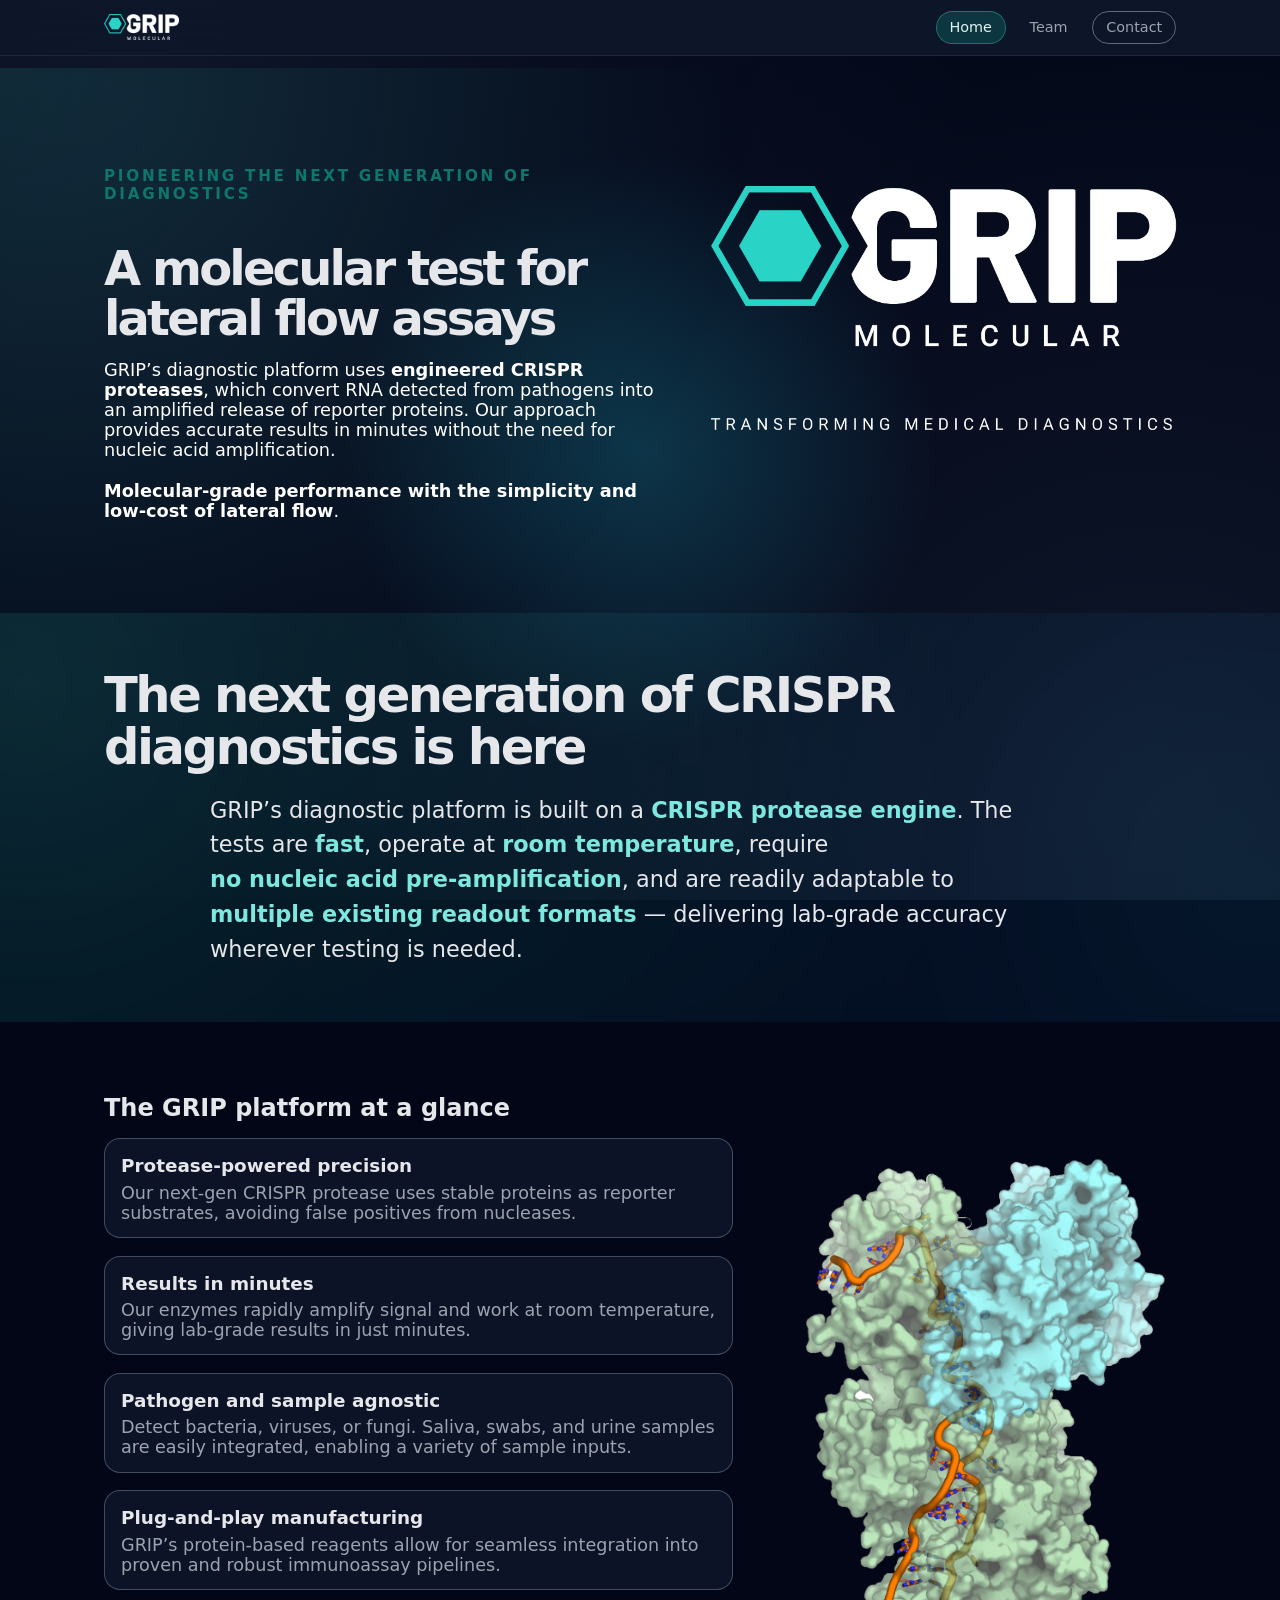
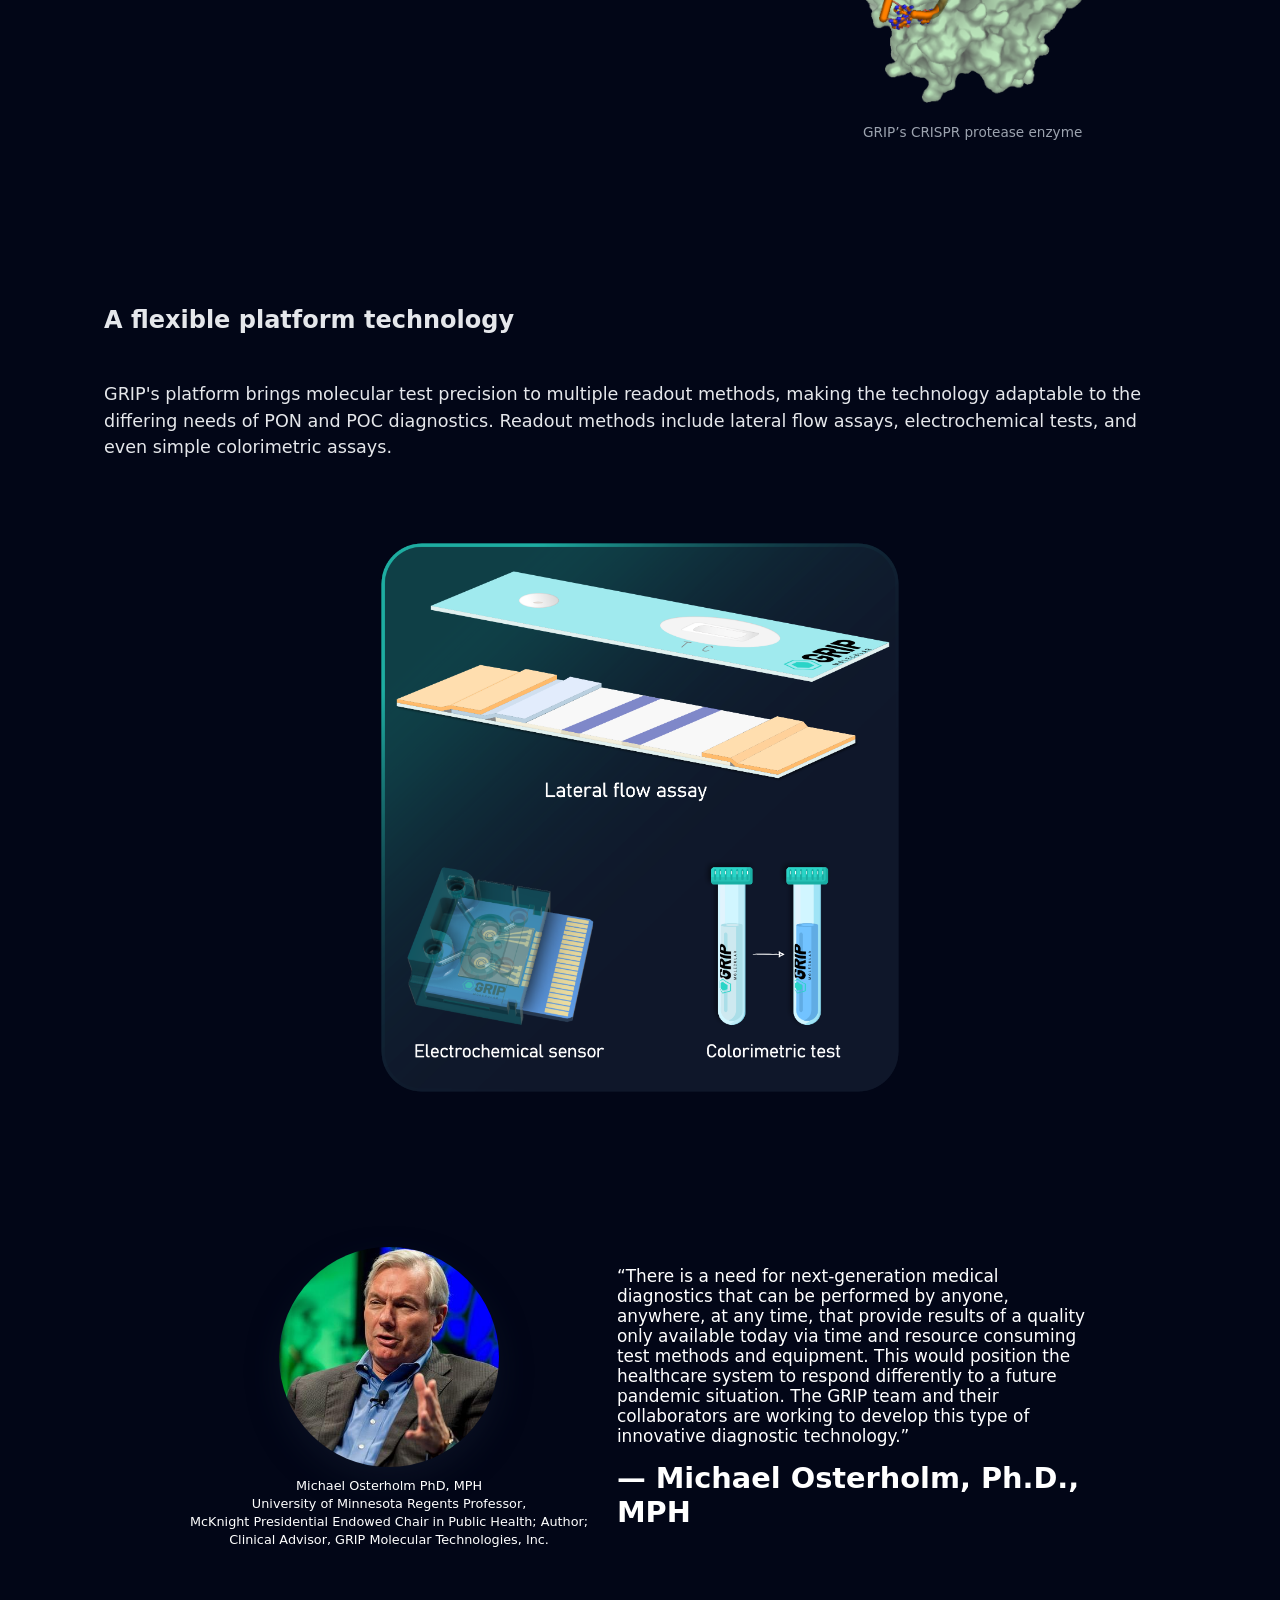
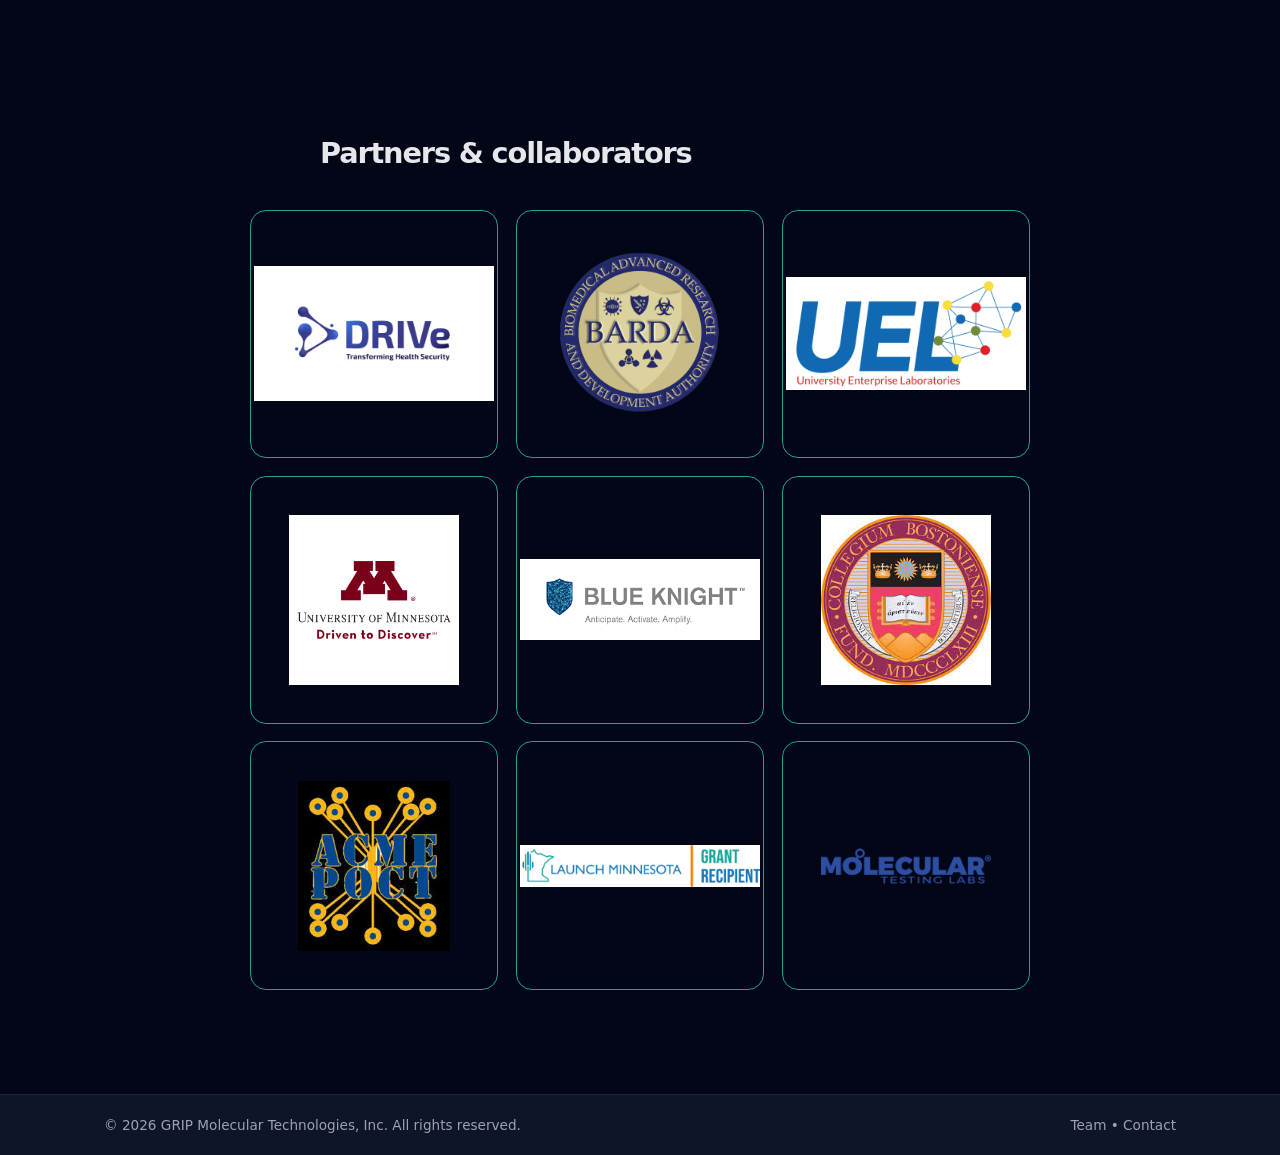
==== commit bad26b58: "website text refinements" ====
--- a/index.html
+++ b/index.html
@@ -30,30 +30,29 @@
   <main>
     <!-- HERO SECTION -->
 <section class="hero-section snap-section">
-      <div class="container hero-inner">
-        <div class="hero-copy reveal">
-          <p class="eyebrow">Pioneering the next generation of diagnostics</p>
-          <h1>A molecular test for lateral flow assays</h1>
-          <p class="hero-text">
-            Our CRISPR protease-powered diagnostic platform 
-            uses engineered CRISPR proteins to detect RNA from pathogens and then exponentially amplify that signal, providing
-results in minutes without the need for nucleic acid pre-amplification steps. 
-</p>
-      <p class="hero-text">	    
-<strong>The diagnostic delivers molecular-grade performance with the simplicity of lateral flow.
-          </p>
-        </div>
-        <div class="hero-visual reveal">
-  <img
-    src="assets/GRIP-hero.png"
-    alt="Molecular test for lateral flow assay readouts"
-    class="hero-image icon-anim"
-  />
-  <p class="hero-caption">
-  </p>
-</div>
-      </div>
-    </section>
+  <div class="container hero-inner">
+    <div class="hero-copy reveal">
+      <p class="eyebrow">Pioneering the next generation of diagnostics</p>
+      <h1>A molecular test for lateral flow assays</h1>
+      <p class="hero-text">
+        GRIP’s diagnostic platform uses <strong>engineered CRISPR proteases</strong>, which convert RNA detected from pathogens into 
+        an amplified release of reporter proteins. Our approach provides accurate results in minutes without the need for nucleic acid amplification.
+      </p>
+        <p class="hero-text">
+        <strong>Molecular-grade performance with the simplicity and low-cost of lateral flow</strong>.
+      </p>
+      <!-- <p class="hero-text">
+        <strong>Our diagnostic delivers molecular-grade performance with the simplicity of lateral flow.</strong>
+      </p> -->
+    </div>
+    <div class="hero-visual reveal">
+      <img src="assets/GRIP-hero.png" alt="Molecular test for lateral flow assay readouts"
+        class="hero-image icon-anim" />
+      <p class="hero-caption">
+      </p>
+    </div>
+  </div>
+</section>
 
 <!-- Next-generation CRISPR diagnostics statement -->
 <section class="nextgen-section snap-section">
@@ -66,12 +65,15 @@
   <p class="nextgen-text">
     GRIP’s diagnostic platform is built on a
     <span class="teal-accent">CRISPR protease engine</span>.
+    <!-- that detects RNA from pathogens and exponentially amplifies the signal by breaking apart reporter proteins.
+  </p>
+  <p class="nextgen-text"> -->
     The tests are <span class="teal-accent">fast</span>, operate at
     <span class="teal-accent">room temperature</span>, require
     <span class="teal-accent">no nucleic acid pre-amplification</span>, and are
     readily adaptable to
     <span class="teal-accent">multiple existing readout formats</span> —
-    delivering molecular-grade performance wherever testing is needed.
+    delivering lab-grade accuracy wherever testing is needed.
   </p>
 </div>
 
@@ -79,66 +81,56 @@
 </section>
 
     
-         <!-- GRIP platform at a glance (2-column: 6 cards + image) -->
-<section class="starburst-section snap-section">
+<!-- GRIP platform at a glance (2-column: points + image) -->
+<section class="starburst-section">
   <div class="container">
-<header class="starburst-header">
-      <h1 class="starburst title">The GRIP platform at a glance</h1>
+    <header class="starburst-header">
+      <h1 class="starburst-title">The GRIP platform at a glance</h1>
     </header>
 
     <div class="starburst-layout">
-      <!-- Left column: all 6 points -->
+      <!-- Left column: points -->
       <div class="starburst-points reveal">
+        <article class="starburst-point">
+          <h3 class="starburst-point-title">Protease-powered precision</h3>
+          <p class="starburst-point-text">
+            Our next-gen CRISPR protease uses stable proteins as reporter substrates, avoiding false positives from nucleases.
+          </p>
+        </article>
+
+        <article class="starburst-point">
+          <h3 class="starburst-point-title">Results in minutes</h3>
+          <p class="starburst-point-text">
+            Our enzymes rapidly amplify signal and work at room temperature, giving lab-grade results in just minutes.
+          </p>
+        </article>
+
+        <article class="starburst-point">
+          <h3 class="starburst-point-title">Pathogen and sample agnostic</h3>
+          <p class="starburst-point-text">
+            Detect bacteria, viruses, or fungi. Saliva, swabs, and urine samples are easily integrated, enabling a variety of sample inputs.
+          </p>
+        </article>
         
-
-<article class="starburst-point">
-          <h3 class="starburst-point-title">Protease-powered precision</h3>
-          <p class="starburst-point-text">
-            Our next-gen platform uses a CRISPR
-            protease, avoiding false positives from endogenous nucleases.
-          </p>
-        </article>
-
-        <article class="starburst-point">
-          <h3 class="starburst-point-title">Results in a flash</h3>
-          <p class="starburst-point-text">
-            With only a ten-minute signal amplification step, get lab-grade results in mere minutes.
-          </p>
-        </article>
-
-        <article class="starburst-point">
-          <h3 class="starburst-point-title">Pathogen agnostic</h3>
-          <p class="starburst-point-text">
-            Detect viruses, bacteria, or fungi. From common infections to emerging threats.
-          </p>
-        </article>
-
-        <article class="starburst-point">
-          <h3 class="starburst-point-title">Matrices: Reloaded</h3>
-          <p class="starburst-point-text">
-            Saliva, swabs, and urine samples are easily integrated, enabling a variety of sample inputs.
-          </p>
-        </article>
-
         <article class="starburst-point">
           <h3 class="starburst-point-title">Plug-and-play manufacturing</h3>
           <p class="starburst-point-text">
-            GRIP’s protein-based reagents allow for seamless integration into existing immunoassay manufacturing
-            infrastructure. 
-          </p>
-        </article>
-      </div>
-
-      <!-- Right column: starburst / protein image -->
+            GRIP’s protein-based reagents allow for seamless integration into proven and robust immunoassay pipelines.
+          </p>
+        </article>
+      </div>
+
+      <!-- Right column: image + caption -->
       <div class="starburst-image-wrapper reveal">
         <img
           src="assets/starburst.png"
-          alt="GRIP protease-based diagnostic engine"
+          alt="3D rendering of GRIP's CRISPR protease enzyme"
           class="starburst-image"
         />
-      </div>
-    </div> <!-- /.starburst-layout -->
-  </div>   <!-- /.container -->
+        <p class="starburst-caption">GRIP’s CRISPR protease enzyme</p>
+      </div>
+    </div>
+  </div>
 </section>
 
 
@@ -152,49 +144,17 @@
 
 
         <p class="lfa-text">
-          GRIP's diagnostic platform brings molecular test precision to multiple readout methods, making the technology adaptable to the differing needs of PON and POC diagnostics. Readout methods include lateral flow assays, electrochemical tests, and even simple colorimetric assays.
+          GRIP's platform brings molecular test precision to multiple readout methods, making the technology adaptable to the differing needs of PON and POC diagnostics. Readout methods include lateral flow assays, electrochemical tests, and even simple colorimetric assays.
         </p>
         <div class="lfa-image-wrapper">
           <img
             src="assets/LFA.png"
-            alt="Lateral flow assay strip"
+            alt="Lateral flow assay strip and other readout methods"
             class="lfa-image"
           />
         </div>
       </div>
     </section>
-
-
-<!-- STD diagnostics unmet need section -->
-<section class="std-section snap-section">
-  <div class="container std-layout reveal">
-    <div class="std-copy">
-      <h2>Closing the gap in STI diagnostics</h2>
-      <p class="std-lead">
-        Sexually transmitted infection (STI) diagnostics is a <strong>US$10&nbsp;billion/year</strong> global market. 
-	And yet, fast, accurate, and affordable testing is 
-            difficult to access where it’s needed most.
-      </p>
-      <p>
-        Gold-standard molecular tests like PCR are often centralized, expensive, and slow to deploy. That leaves
-            clinics, urgent care centers, and community health programs without the needed tools to rapidly detect
-            STIs, and prevent transmission.
-      </p>
-      <p>
-        GRIP’s diagnostic is engineered to bring molecular-grade performance to
-            <strong>point-of-need (PON)</strong> and <strong>point-of-care (POC)</strong> settings, helping close the
-            gap between massive testing demand and the need for fast, actionable results.
-      </p>
-    </div>
-
-    <aside class="std-stat-card">
-      <span class="std-stat-label">STI diagnostics</span>
-      <span class="std-stat-value">$10B+ per year</span>
-      <span class="std-stat-caption">Worldwide market size</span>
-    </aside>
-  </div>
-</section>
-
 
     <!-- Osterholm quote section -->
 <section class="quote-section">
--- a/styles.css
+++ b/styles.css
@@ -443,7 +443,10 @@
 
 .starburst-image-wrapper {
   display: flex;
-  justify-content: center;
+  flex-direction: column;   /* key: stack caption under image */
+  align-items: center;      /* centers caption + image */
+  justify-content: flex-start;
+  gap: 0.55rem;
 }
 
 .starburst-image {
@@ -463,27 +466,40 @@
   transform: scale(1.12);
 }
 
+.starburst-caption {
+  margin: 0;
+  font-size: 0.85rem;
+  line-height: 1.4;
+  text-align: center;
+  color: var(--text-muted);
+  font-family: "Bahnschrift", system-ui, -apple-system, "Segoe UI", sans-serif;
+  max-width: 28rem;         /* prevents super-wide caption lines */
+}
+
 /* Mobile: stack image and points vertically */
 
 @media (max-width: 900px) {
   .starburst-layout {
-    grid-template-columns: minmax(0, 1fr);
+    grid-template-columns: 1fr;
     gap: 1.6rem;
   }
 
-  /* On phones, show text first and image second (or flip if you prefer) */
+  /* Force image ABOVE points on narrow screens */
+  .starburst-image-wrapper {
+    grid-column: 1;
+    grid-row: 1;
+  }
+
   .starburst-points {
-    order: 2;
-  }
-
-  .starburst-image-wrapper {
-    order: 1;
+    grid-column: 1;
+    grid-row: 2;
   }
 
   .starburst-image {
     max-width: 320px;
   }
 }
+
 
 /* Next-generation CRISPR diagnostics section */
 
@@ -509,7 +525,7 @@
 .nextgen-text {
   max-width: 860px;          /* wider than default body text */
   margin: 0 auto;            /* centers the block */
-  text-align: center;        /* centers the text itself */
+  text-align: left;        /* centers the text itself */
 
   font-size: 1.4rem;         /* slightly larger than normal paragraphs */
   line-height: 1.55;
@@ -1067,6 +1083,7 @@
   font-size: 0.9rem;
   font-family: "Bahnschrift", system-ui, -apple-system, "Segoe UI", sans-serif;
   font-weight: 400;
+  text-align: left;
   color: var(--text-muted); /* or #e5e7eb for full white */
 
   /* hide by default */
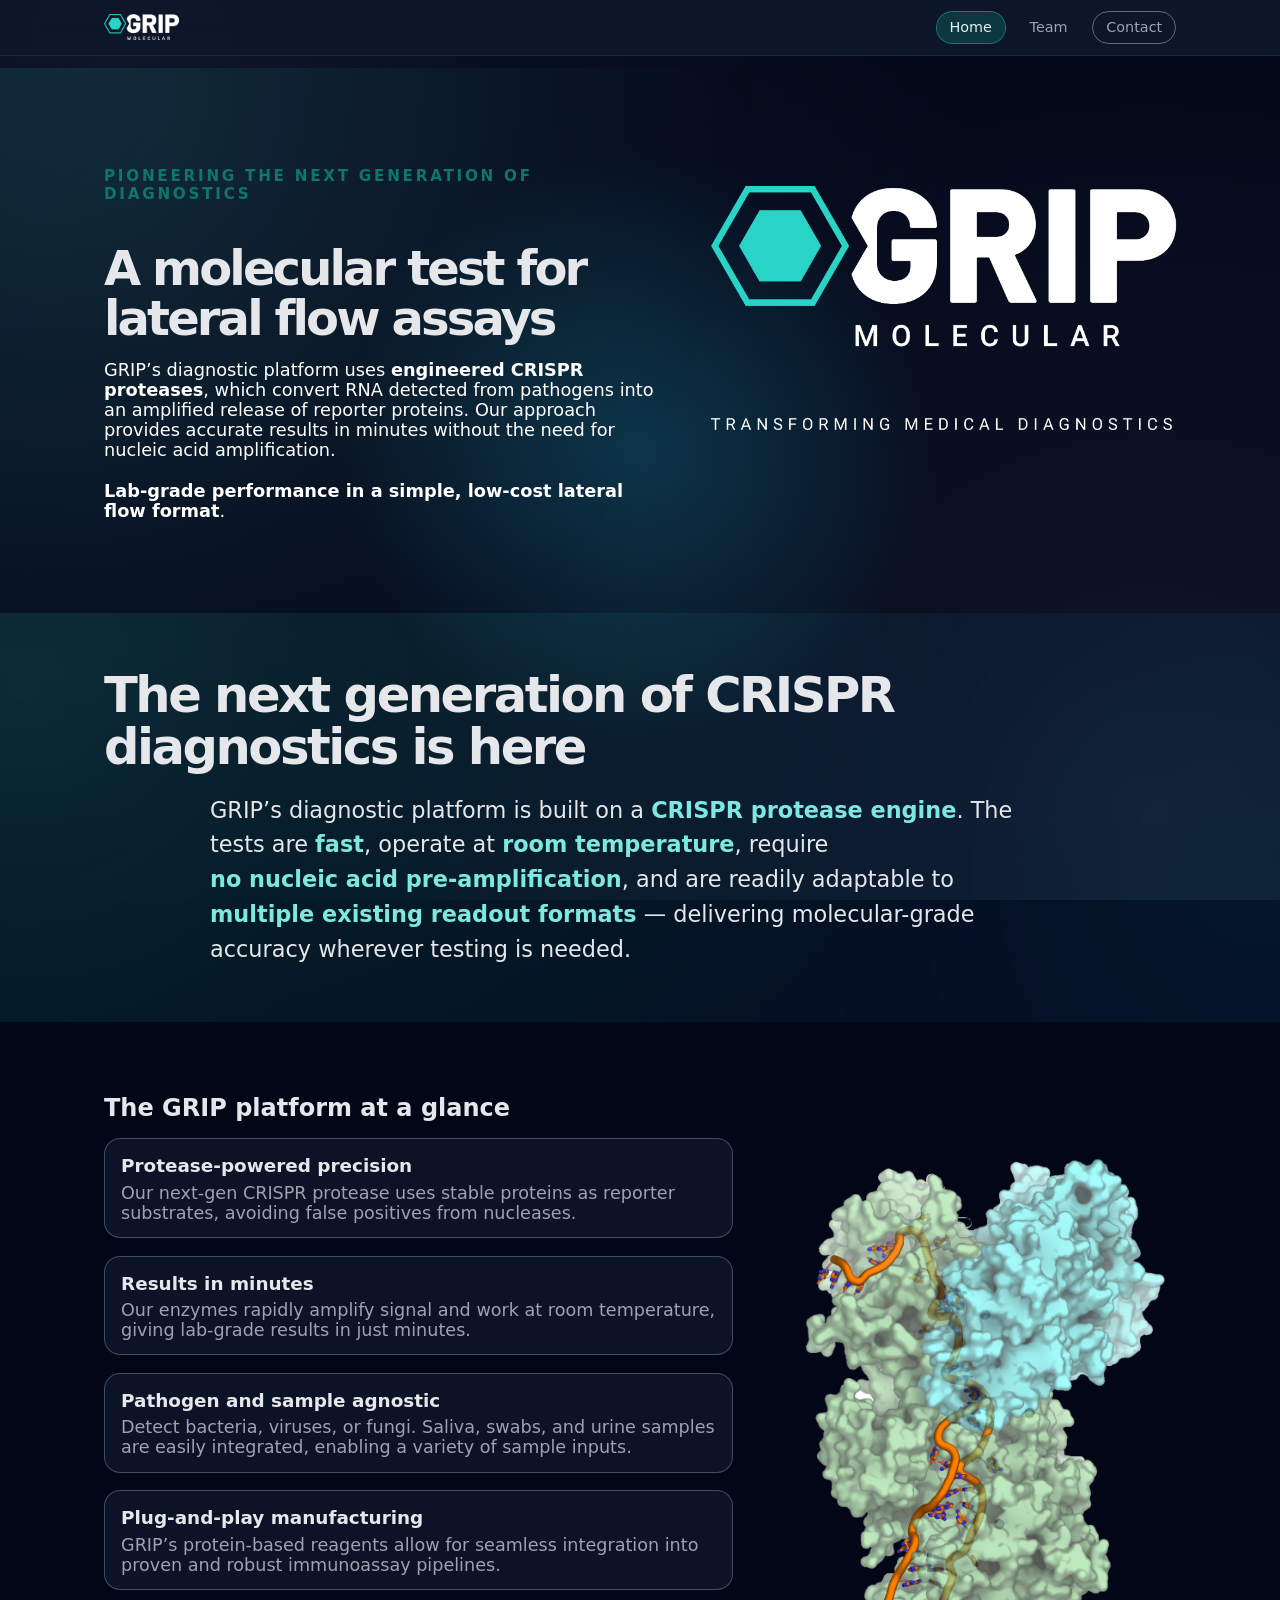
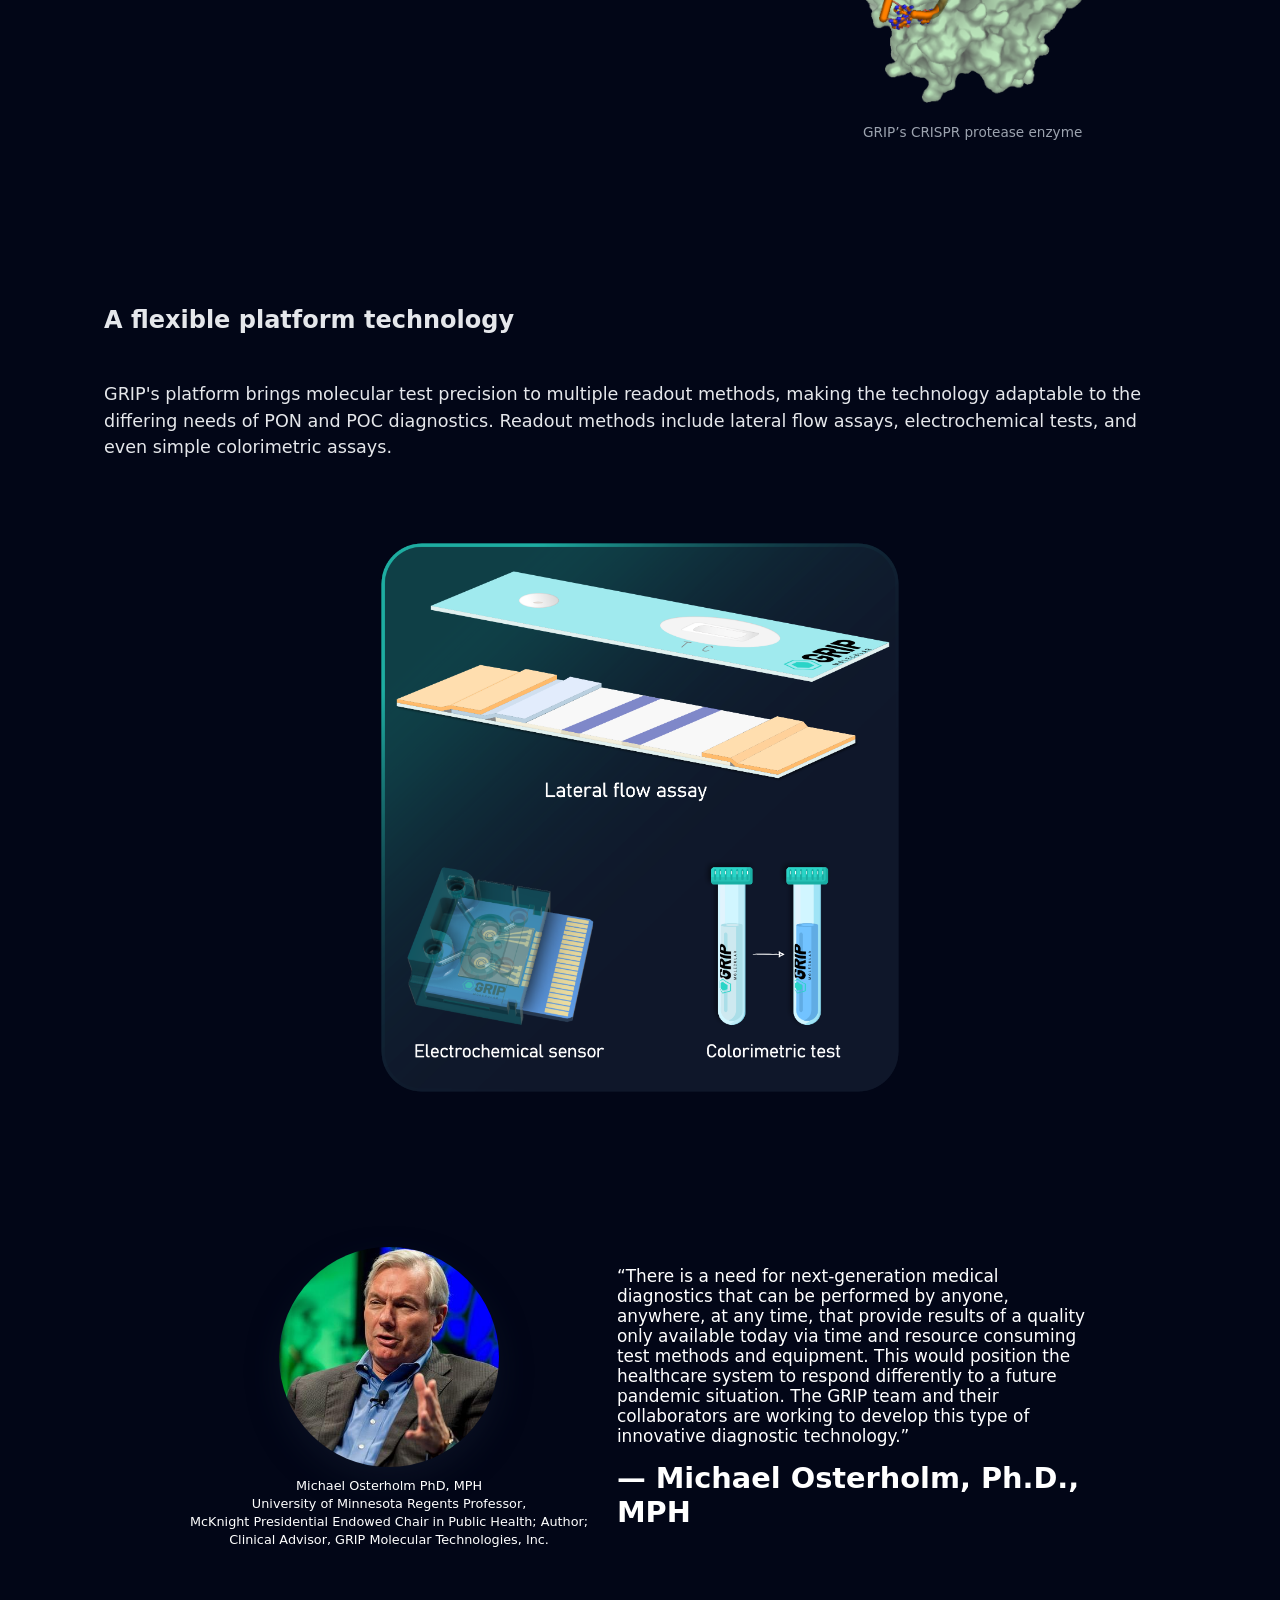
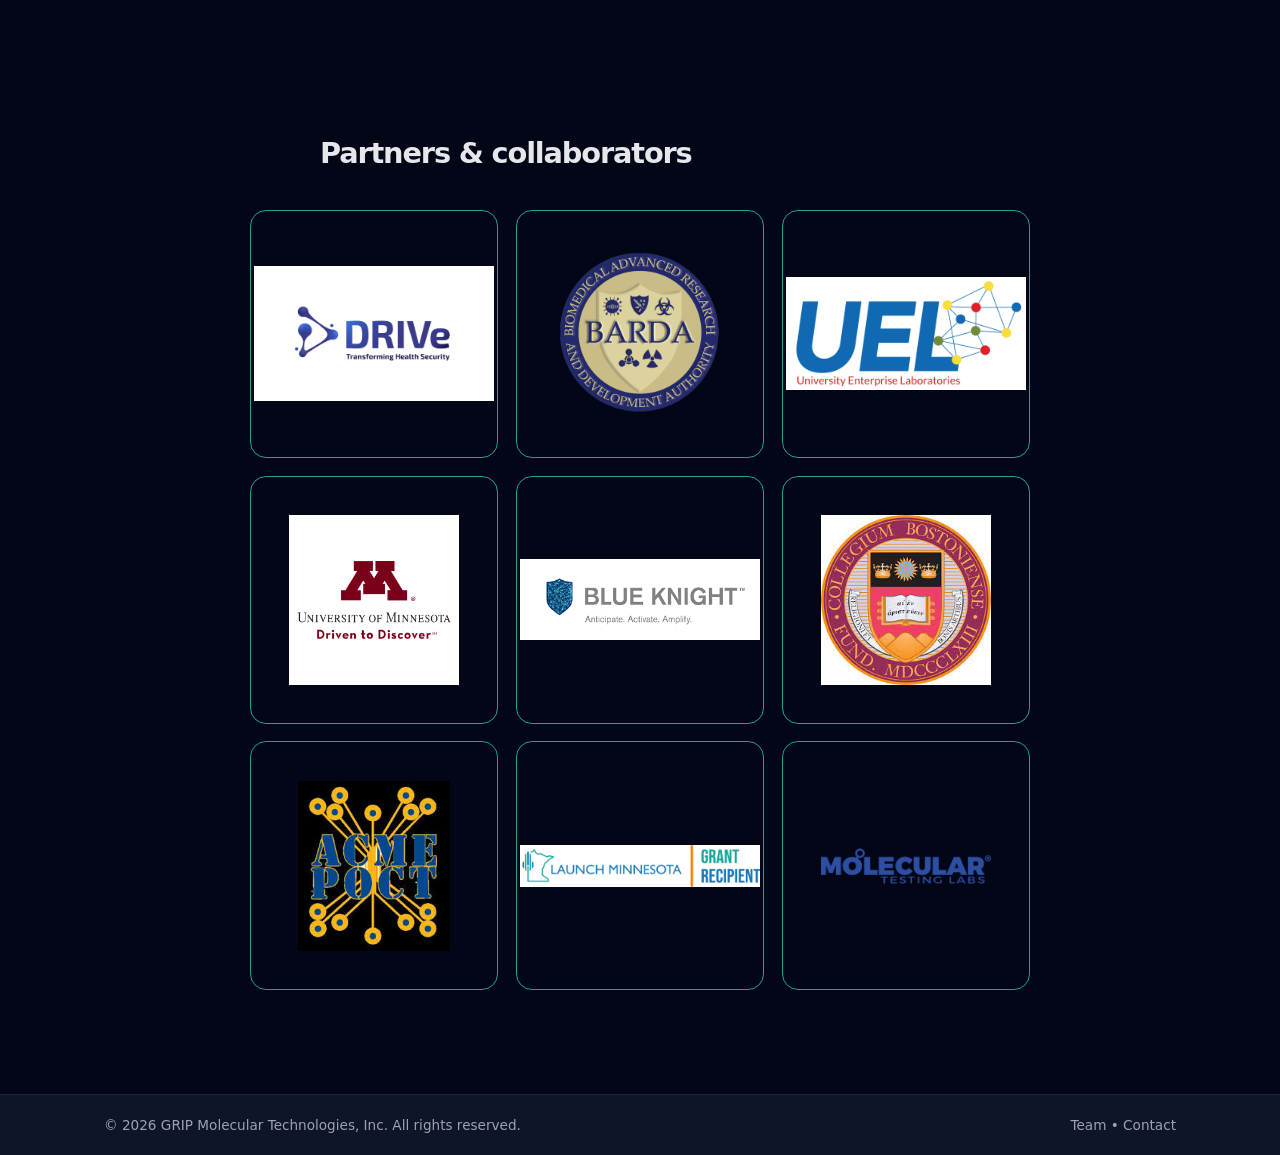
==== commit 4a1dc339: "more text tweaks" ====
--- a/index.html
+++ b/index.html
@@ -39,7 +39,7 @@
         an amplified release of reporter proteins. Our approach provides accurate results in minutes without the need for nucleic acid amplification.
       </p>
         <p class="hero-text">
-        <strong>Molecular-grade performance with the simplicity and low-cost of lateral flow</strong>.
+        <strong>Lab-grade performance in a simple, low-cost lateral flow format</strong>.
       </p>
       <!-- <p class="hero-text">
         <strong>Our diagnostic delivers molecular-grade performance with the simplicity of lateral flow.</strong>
@@ -73,7 +73,7 @@
     <span class="teal-accent">no nucleic acid pre-amplification</span>, and are
     readily adaptable to
     <span class="teal-accent">multiple existing readout formats</span> —
-    delivering lab-grade accuracy wherever testing is needed.
+    delivering molecular-grade accuracy wherever testing is needed.
   </p>
 </div>
 
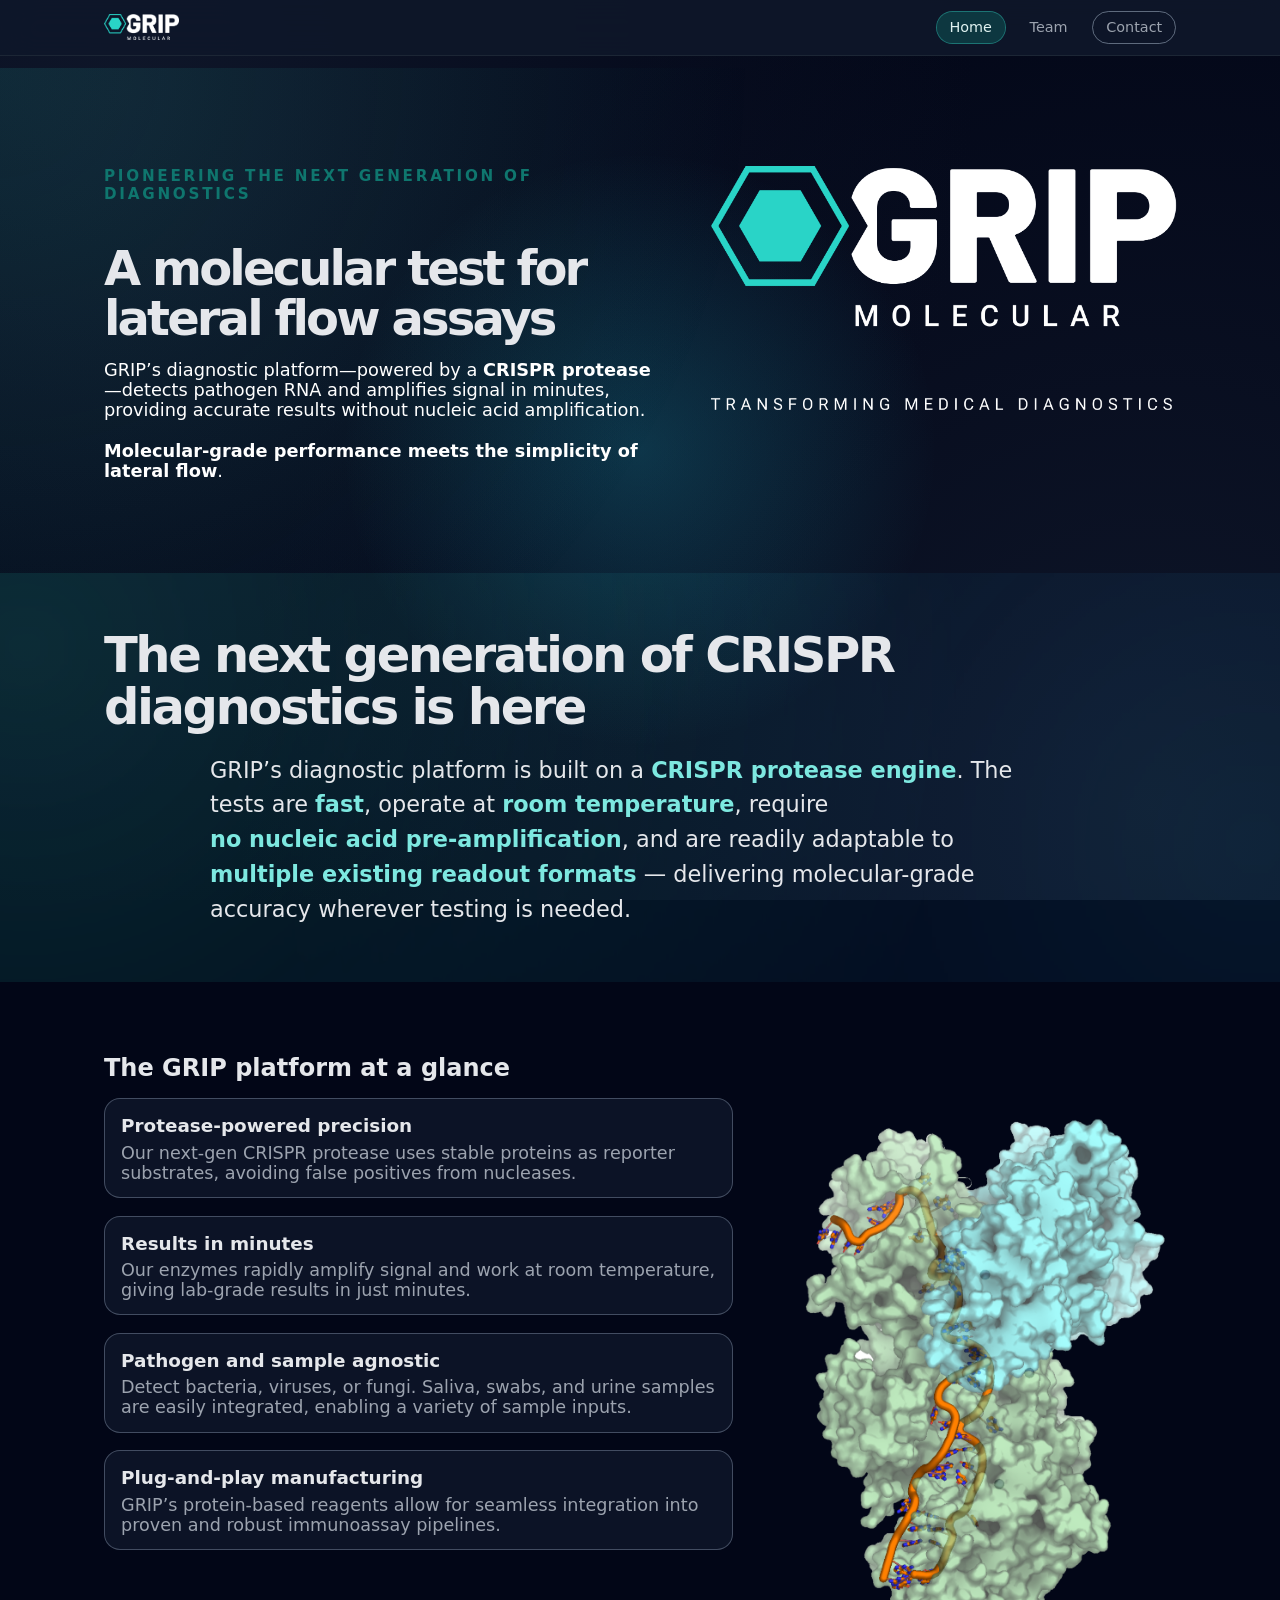
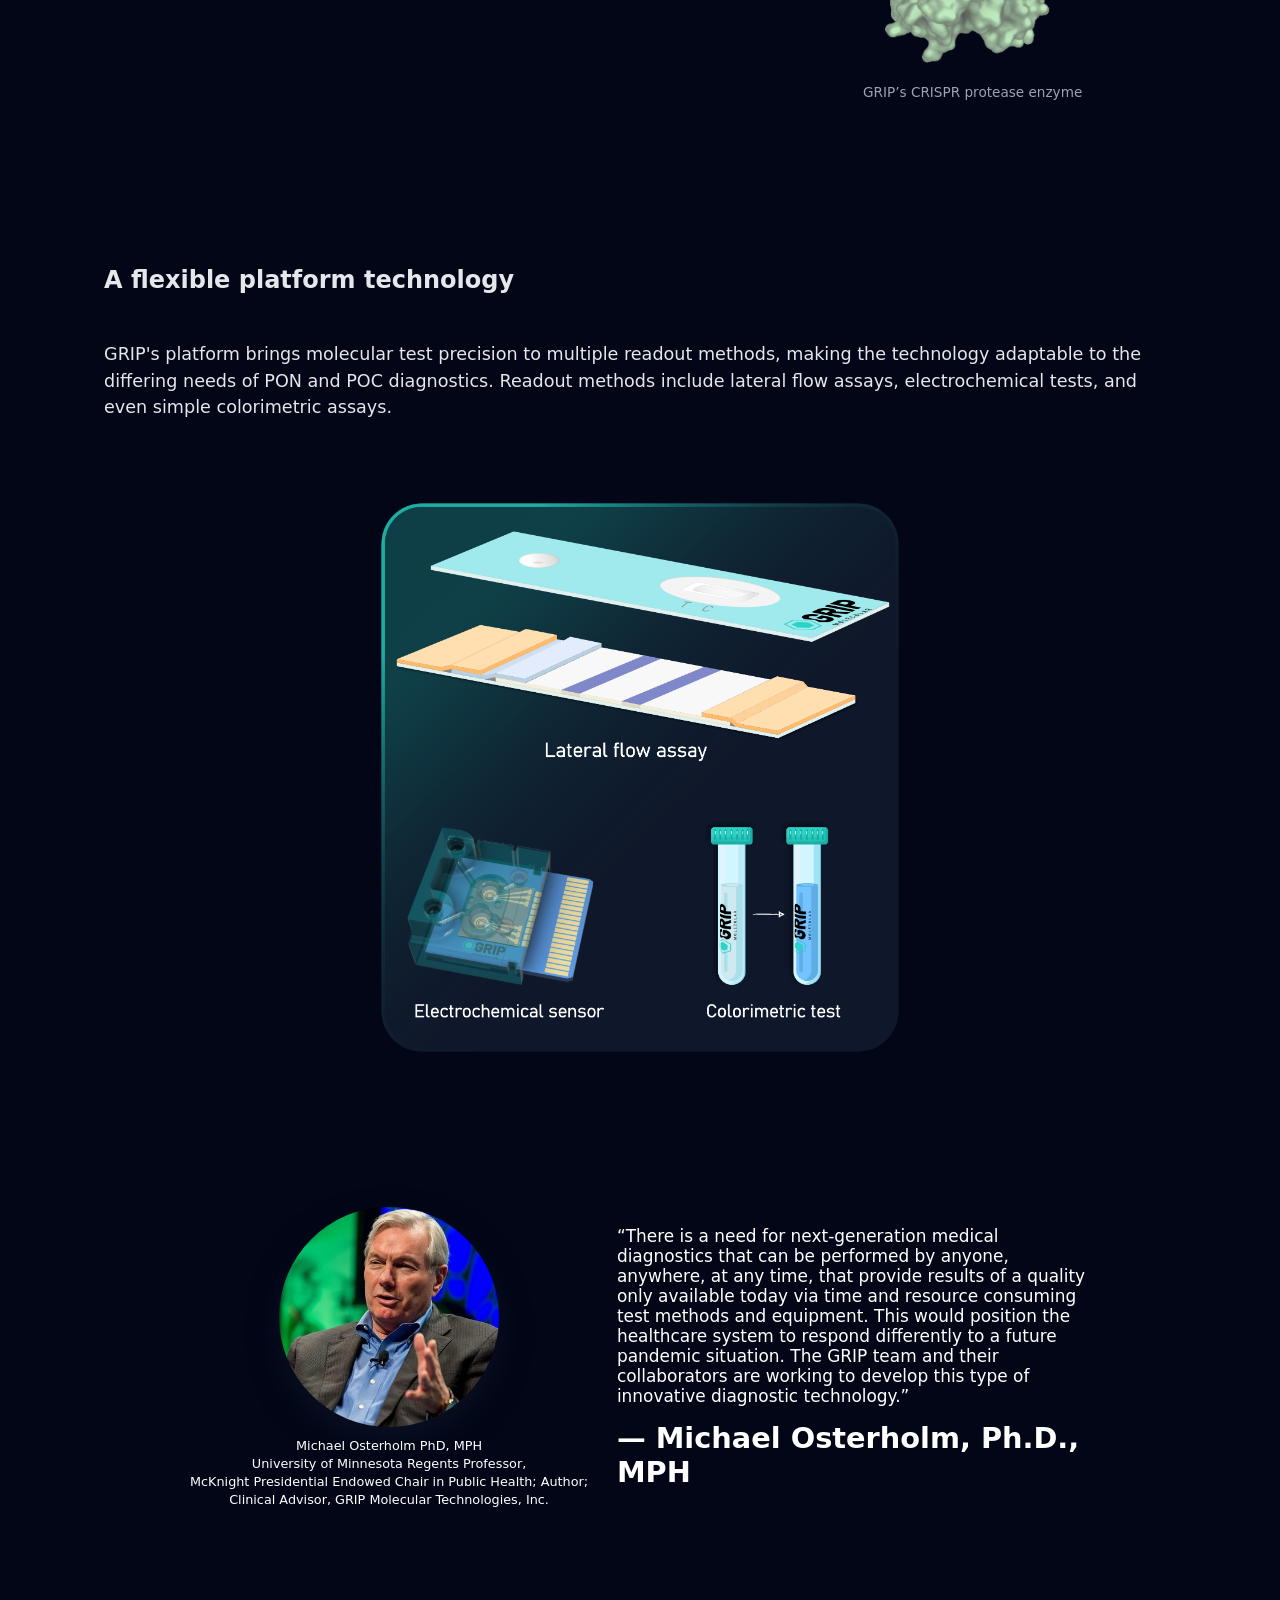
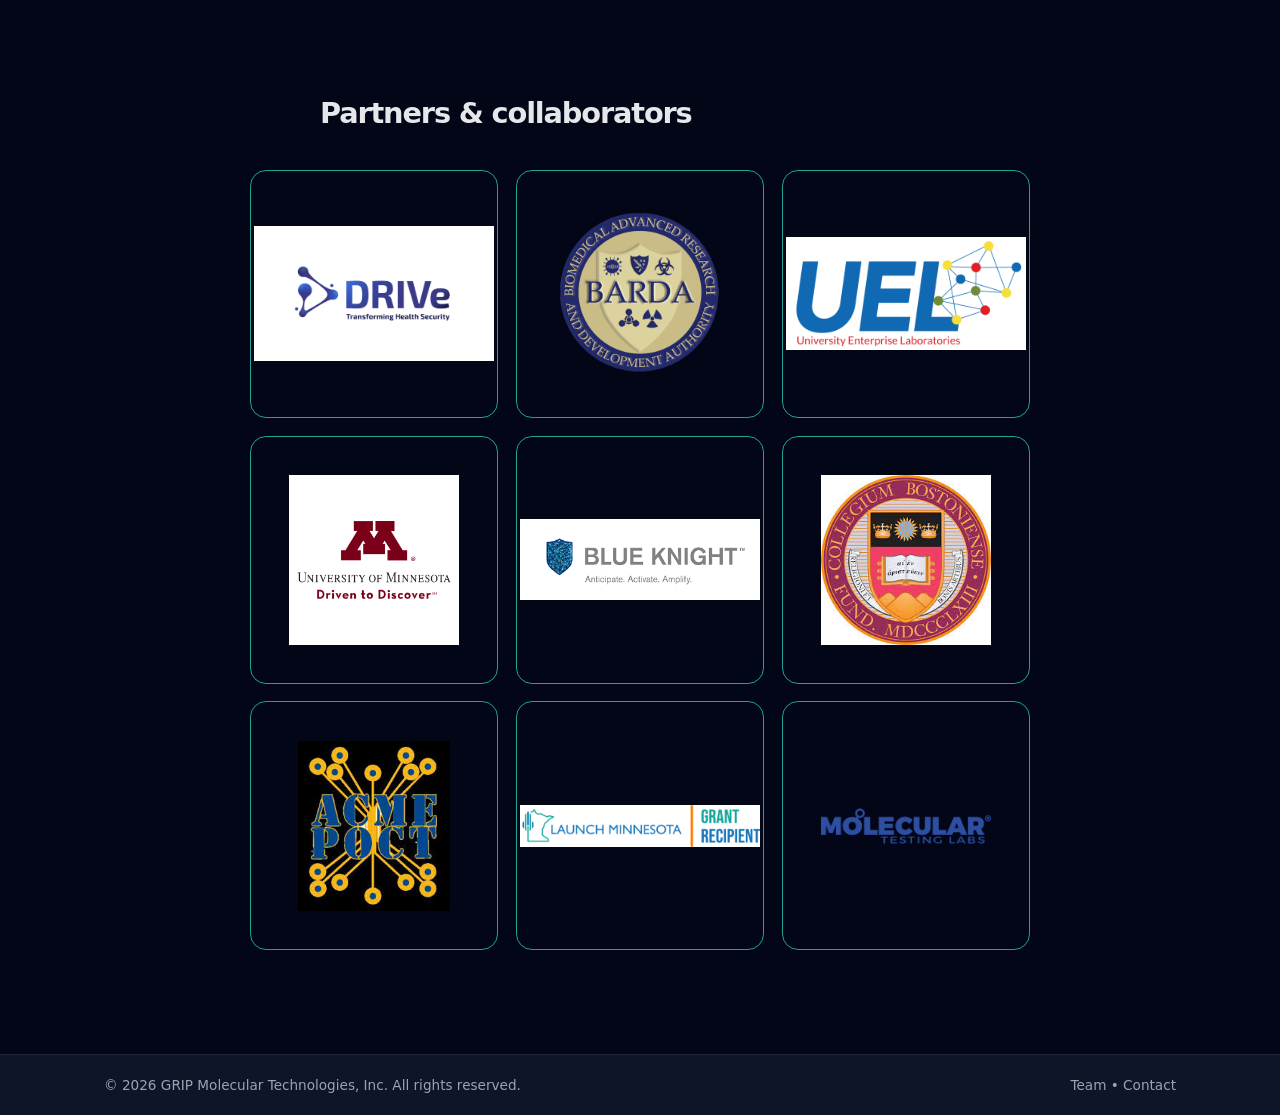
==== commit 63795689: "final tweaks" ====
--- a/index.html
+++ b/index.html
@@ -35,11 +35,10 @@
       <p class="eyebrow">Pioneering the next generation of diagnostics</p>
       <h1>A molecular test for lateral flow assays</h1>
       <p class="hero-text">
-        GRIP’s diagnostic platform uses <strong>engineered CRISPR proteases</strong>, which convert RNA detected from pathogens into 
-        an amplified release of reporter proteins. Our approach provides accurate results in minutes without the need for nucleic acid amplification.
+        GRIP’s diagnostic platform&mdash;powered by a <strong>CRISPR protease</strong>&mdash;detects pathogen RNA and amplifies signal in minutes, providing accurate results without nucleic acid amplification.
       </p>
         <p class="hero-text">
-        <strong>Lab-grade performance in a simple, low-cost lateral flow format</strong>.
+        <strong>Molecular-grade performance meets the simplicity of lateral flow</strong>.
       </p>
       <!-- <p class="hero-text">
         <strong>Our diagnostic delivers molecular-grade performance with the simplicity of lateral flow.</strong>
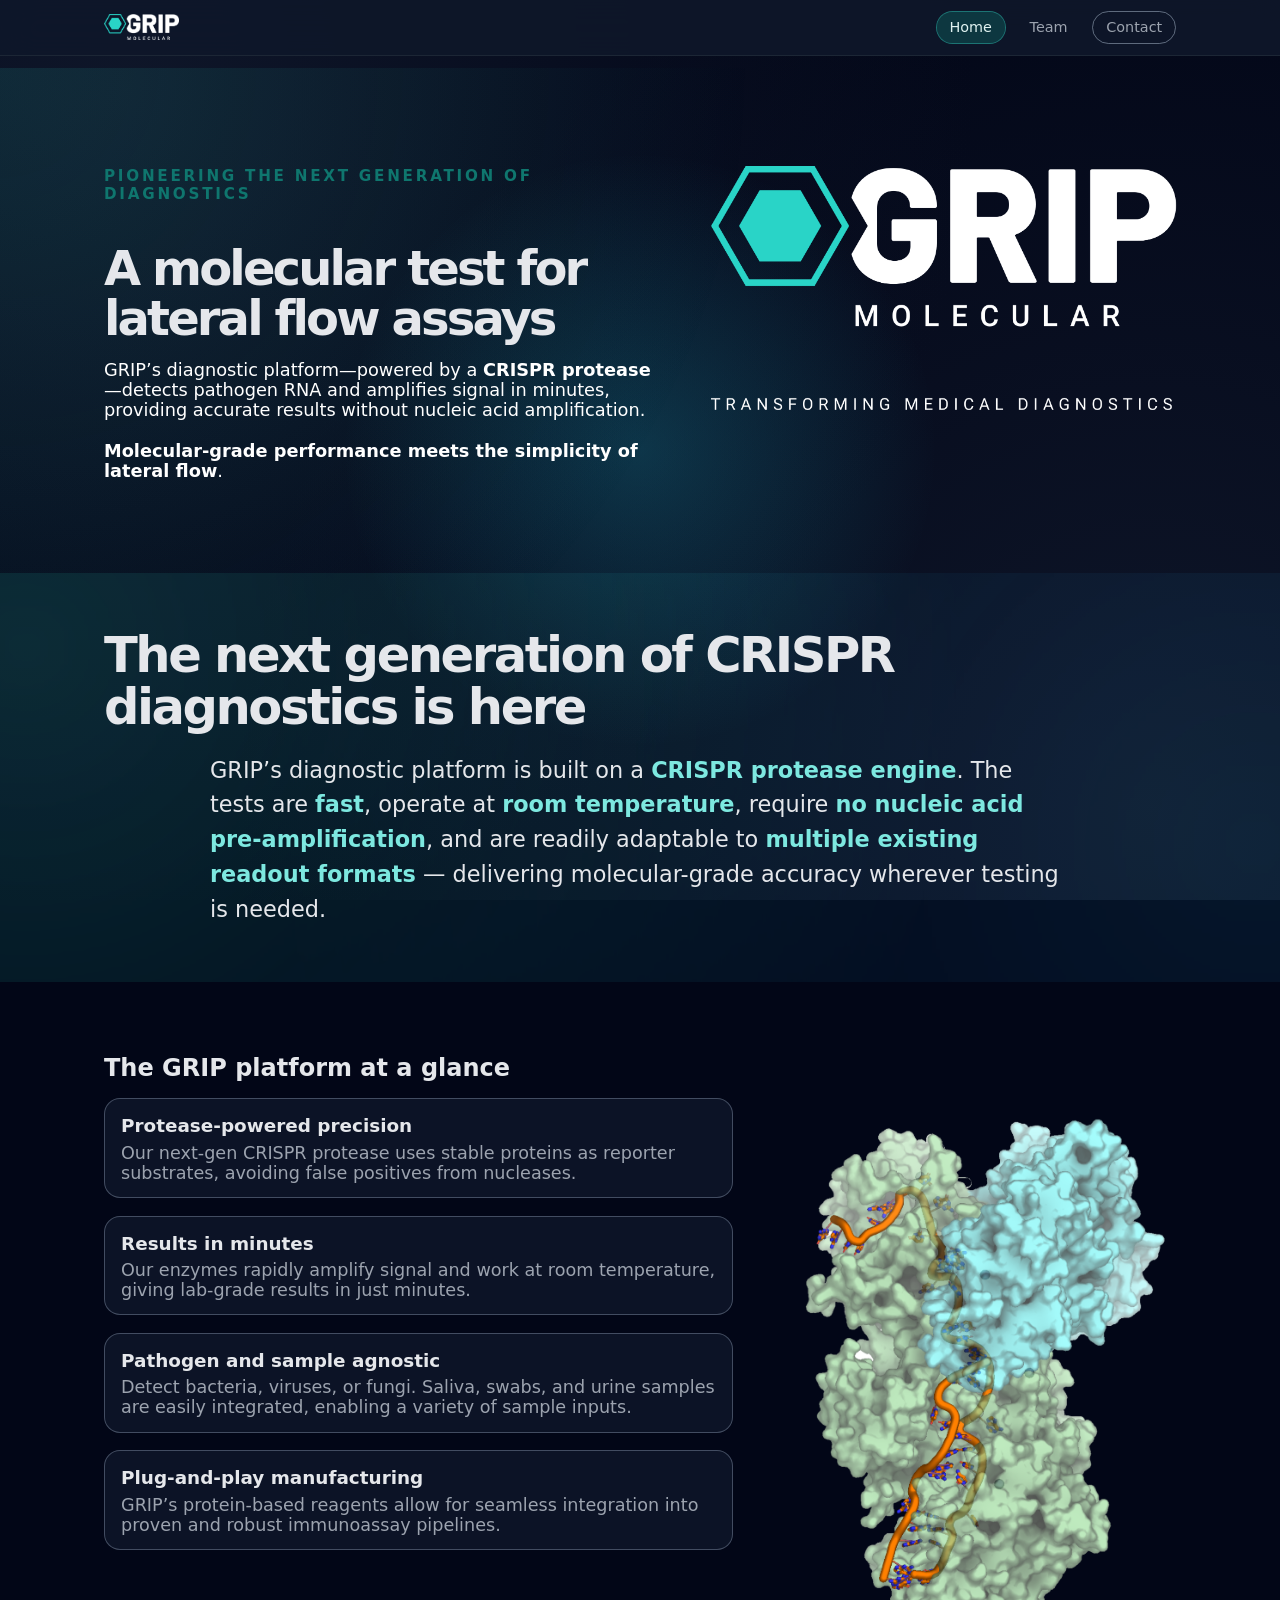
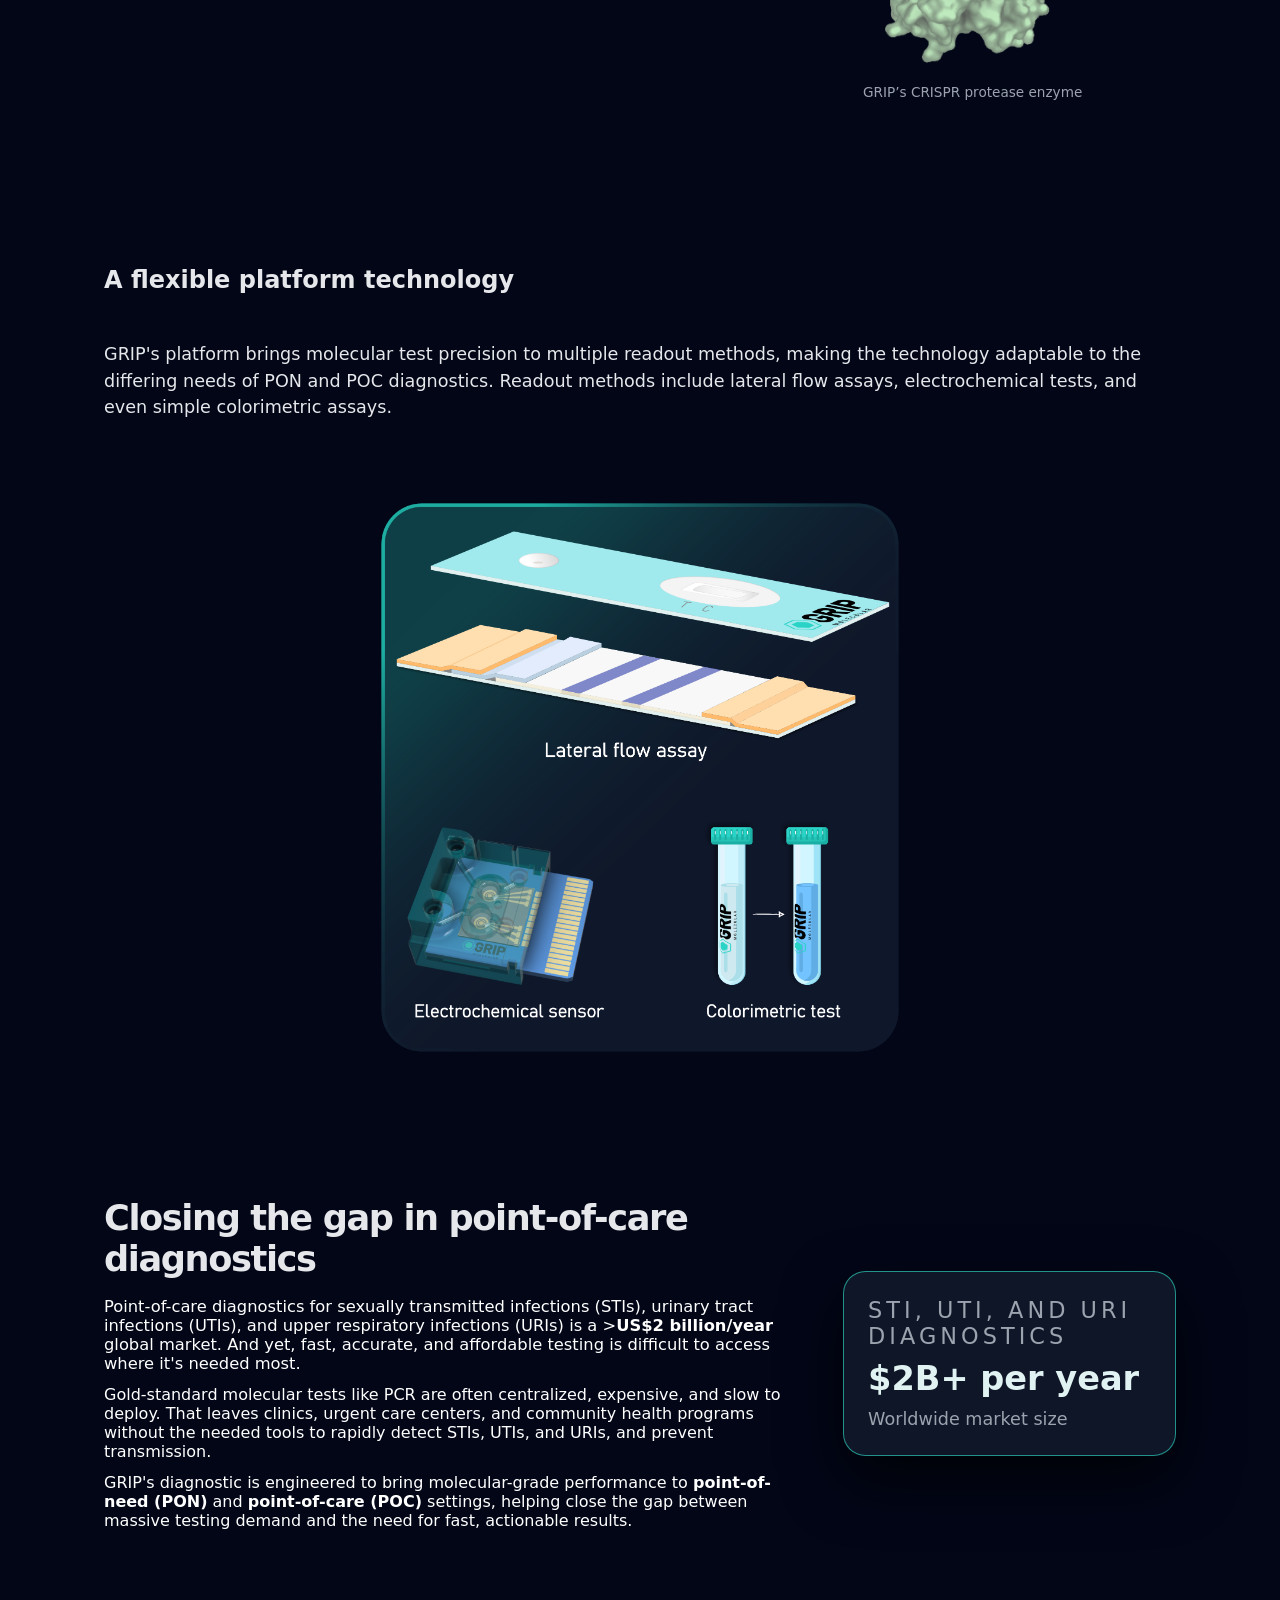
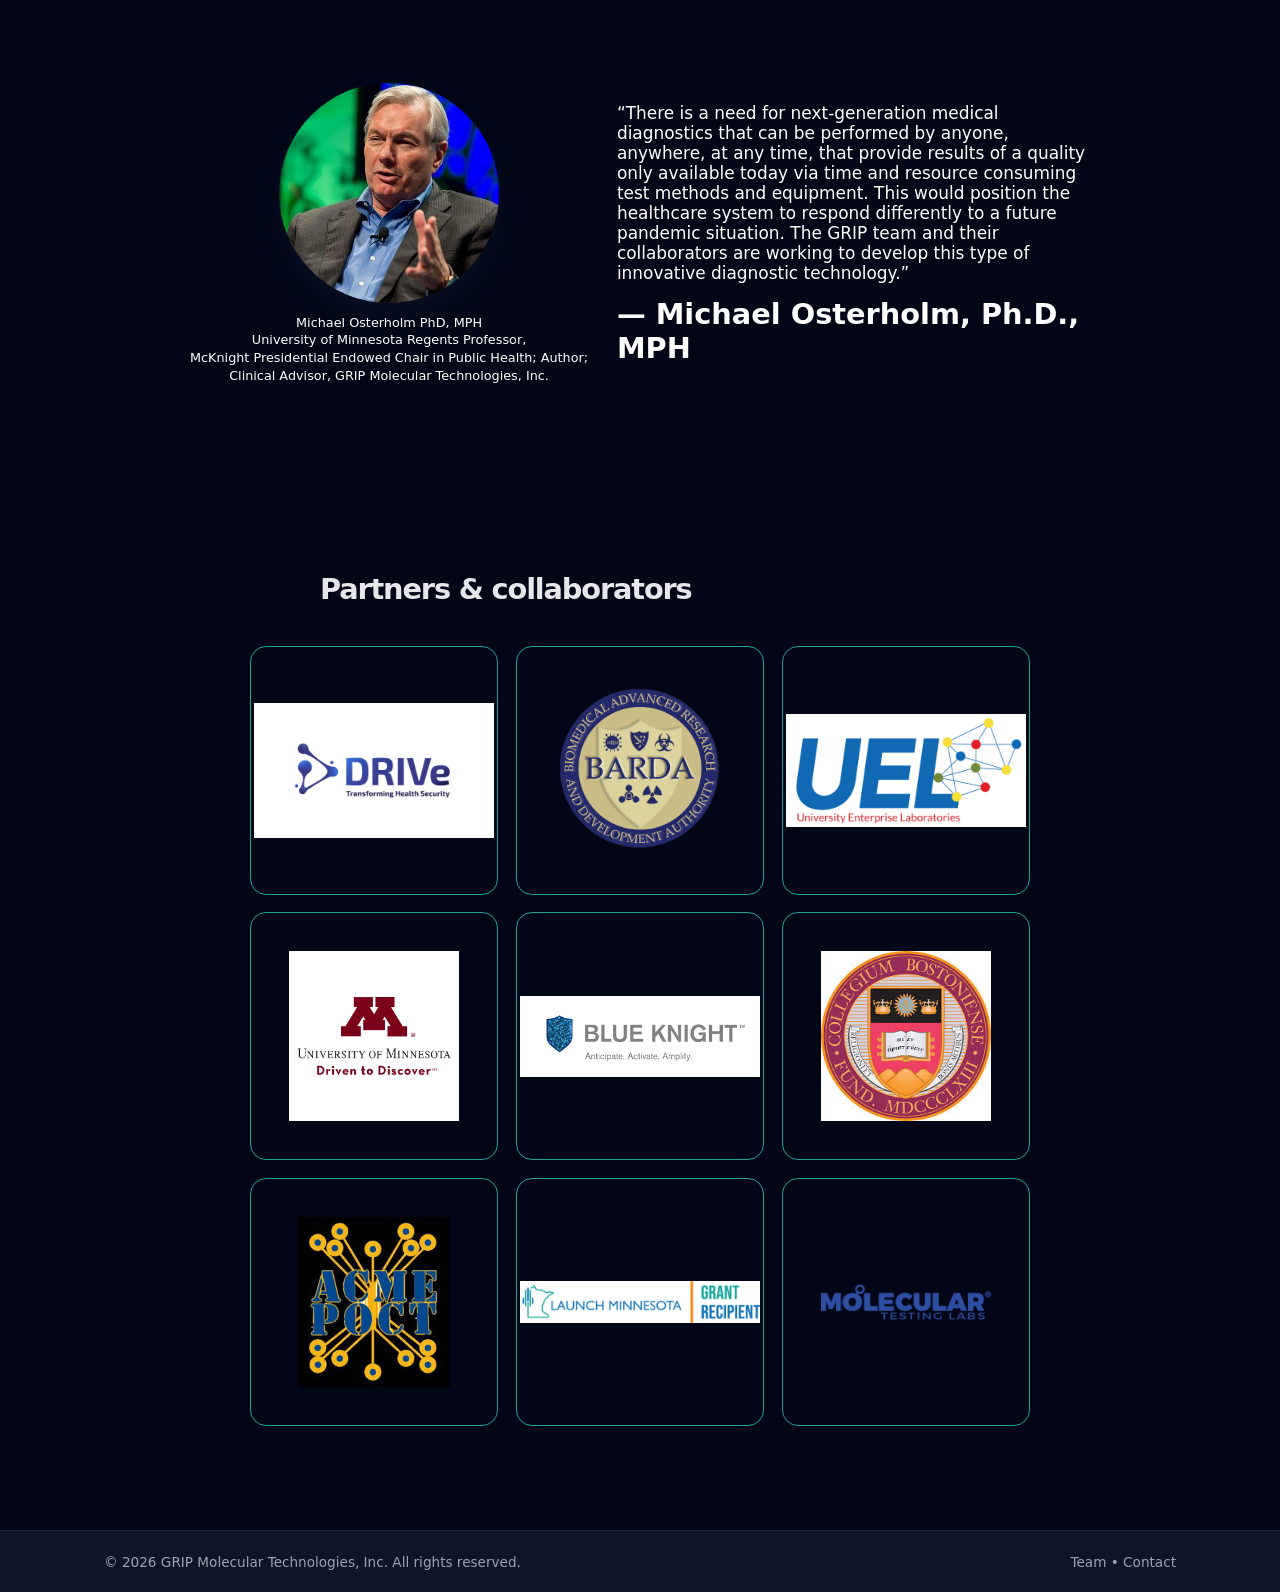
==== commit 51cfc3b3: "add market size section back in" ====
--- a/index.html
+++ b/index.html
@@ -155,6 +155,37 @@
       </div>
     </section>
 
+
+<!-- STD diagnostics unmet need section -->
+<section class="std-section snap-section">
+  <div class="container std-layout reveal">
+    <div class="std-copy">
+      <h2>Closing the gap in point-of-care diagnostics</h2>
+      <p class="std-lead">
+        Point-of-care diagnostics for sexually transmitted infections (STIs), urinary tract infections (UTIs), and upper respiratory infections (URIs) is a ><strong>US$2&nbsp;billion/year</strong> global market.
+  And yet, fast, accurate, and affordable testing is difficult to access where it's needed most.
+      </p>
+      <p>
+        Gold-standard molecular tests like PCR are often centralized, expensive, and slow to deploy. That leaves
+            clinics, urgent care centers, and community health programs without the needed tools to rapidly detect
+            STIs, UTIs, and URIs, and prevent transmission.
+      </p>
+      <p>
+        GRIP's diagnostic is engineered to bring molecular-grade performance to
+            <strong>point-of-need (PON)</strong> and <strong>point-of-care (POC)</strong> settings, helping close the
+            gap between massive testing demand and the need for fast, actionable results.
+      </p>
+    </div>
+
+
+    <aside class="std-stat-card">
+      <span class="std-stat-label">STI, UTI, and URI diagnostics</span>
+      <span class="std-stat-value">$2B+ per year</span>
+      <span class="std-stat-caption">Worldwide market size</span>
+    </aside>
+  </div>
+</section>
+
     <!-- Osterholm quote section -->
 <section class="quote-section">
   <div class="container">
--- a/styles.css
+++ b/styles.css
@@ -1598,9 +1598,9 @@
   color: #7de8e0;              /* soft teal-white */
   font-weight: 600;
   position: relative;
-  white-space: nowrap;
-}
-
-
-
-
+  white-space: normal;
+}
+
+
+
+
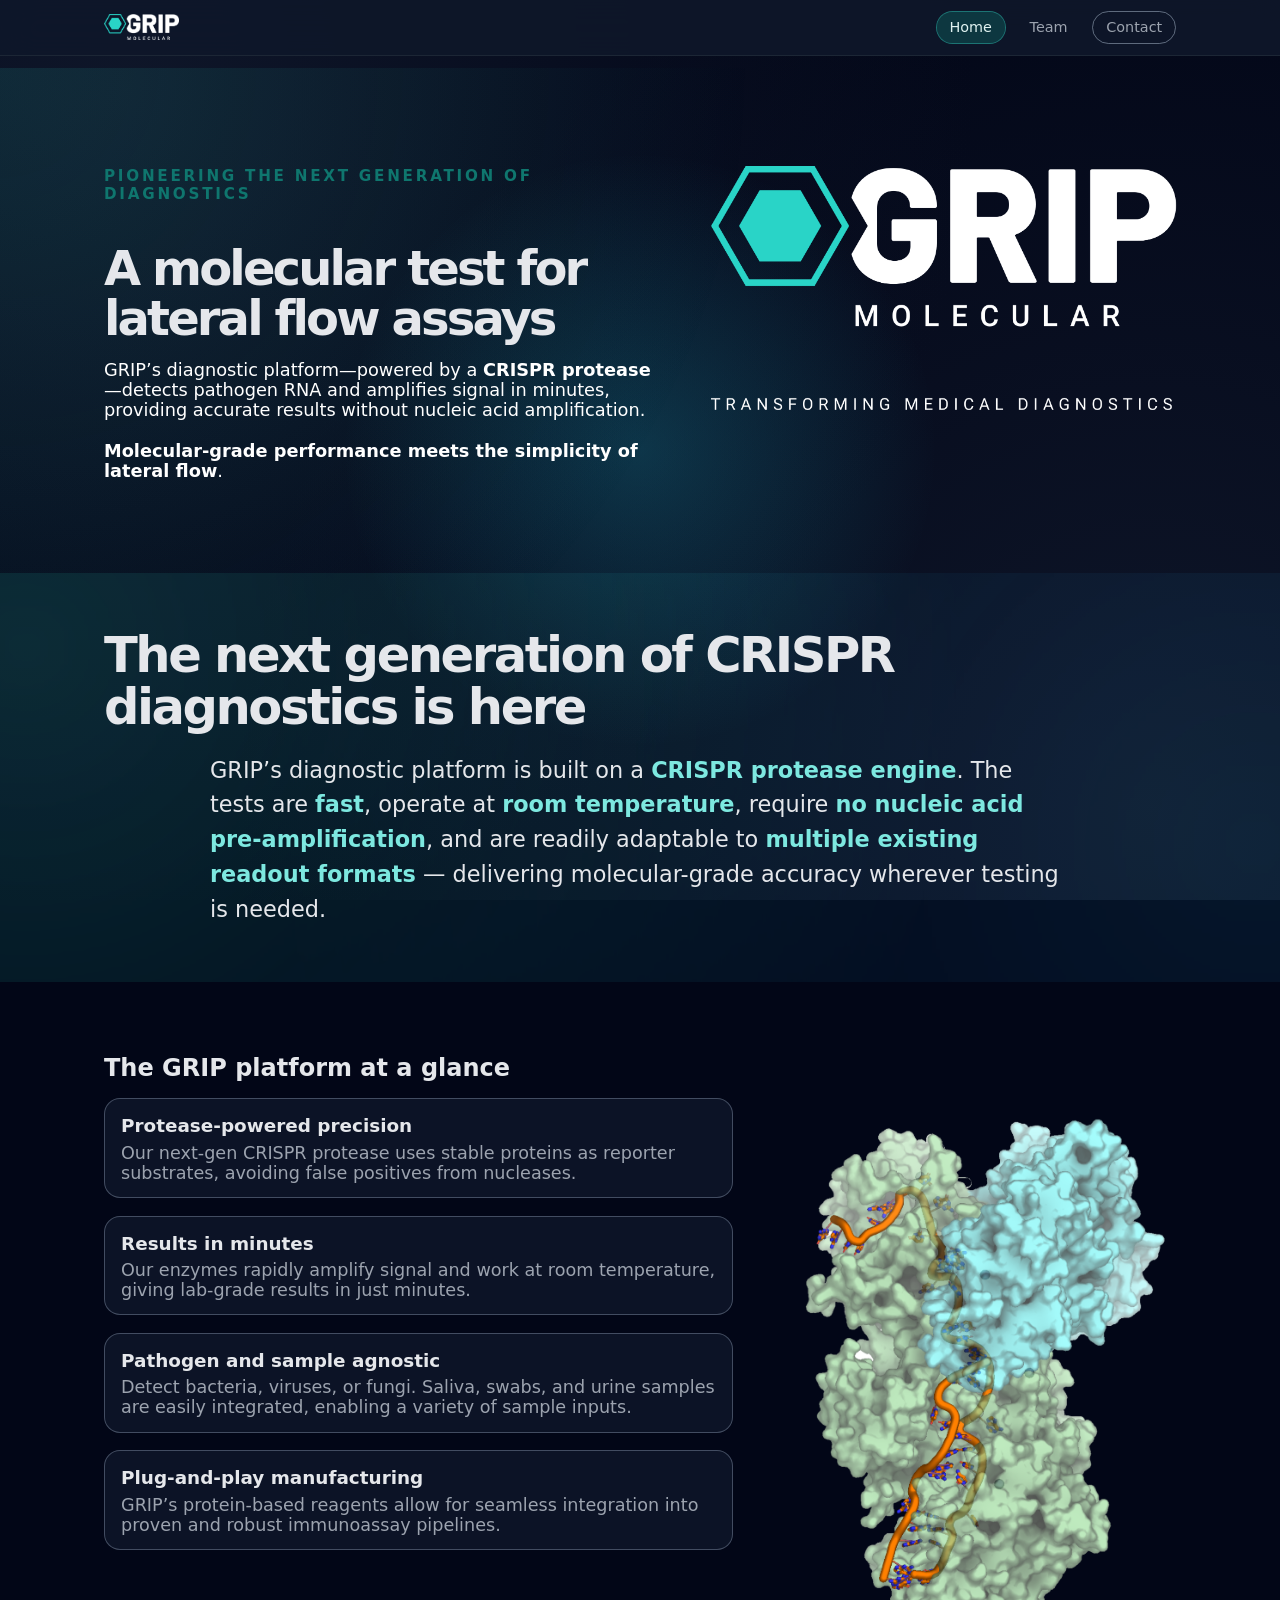
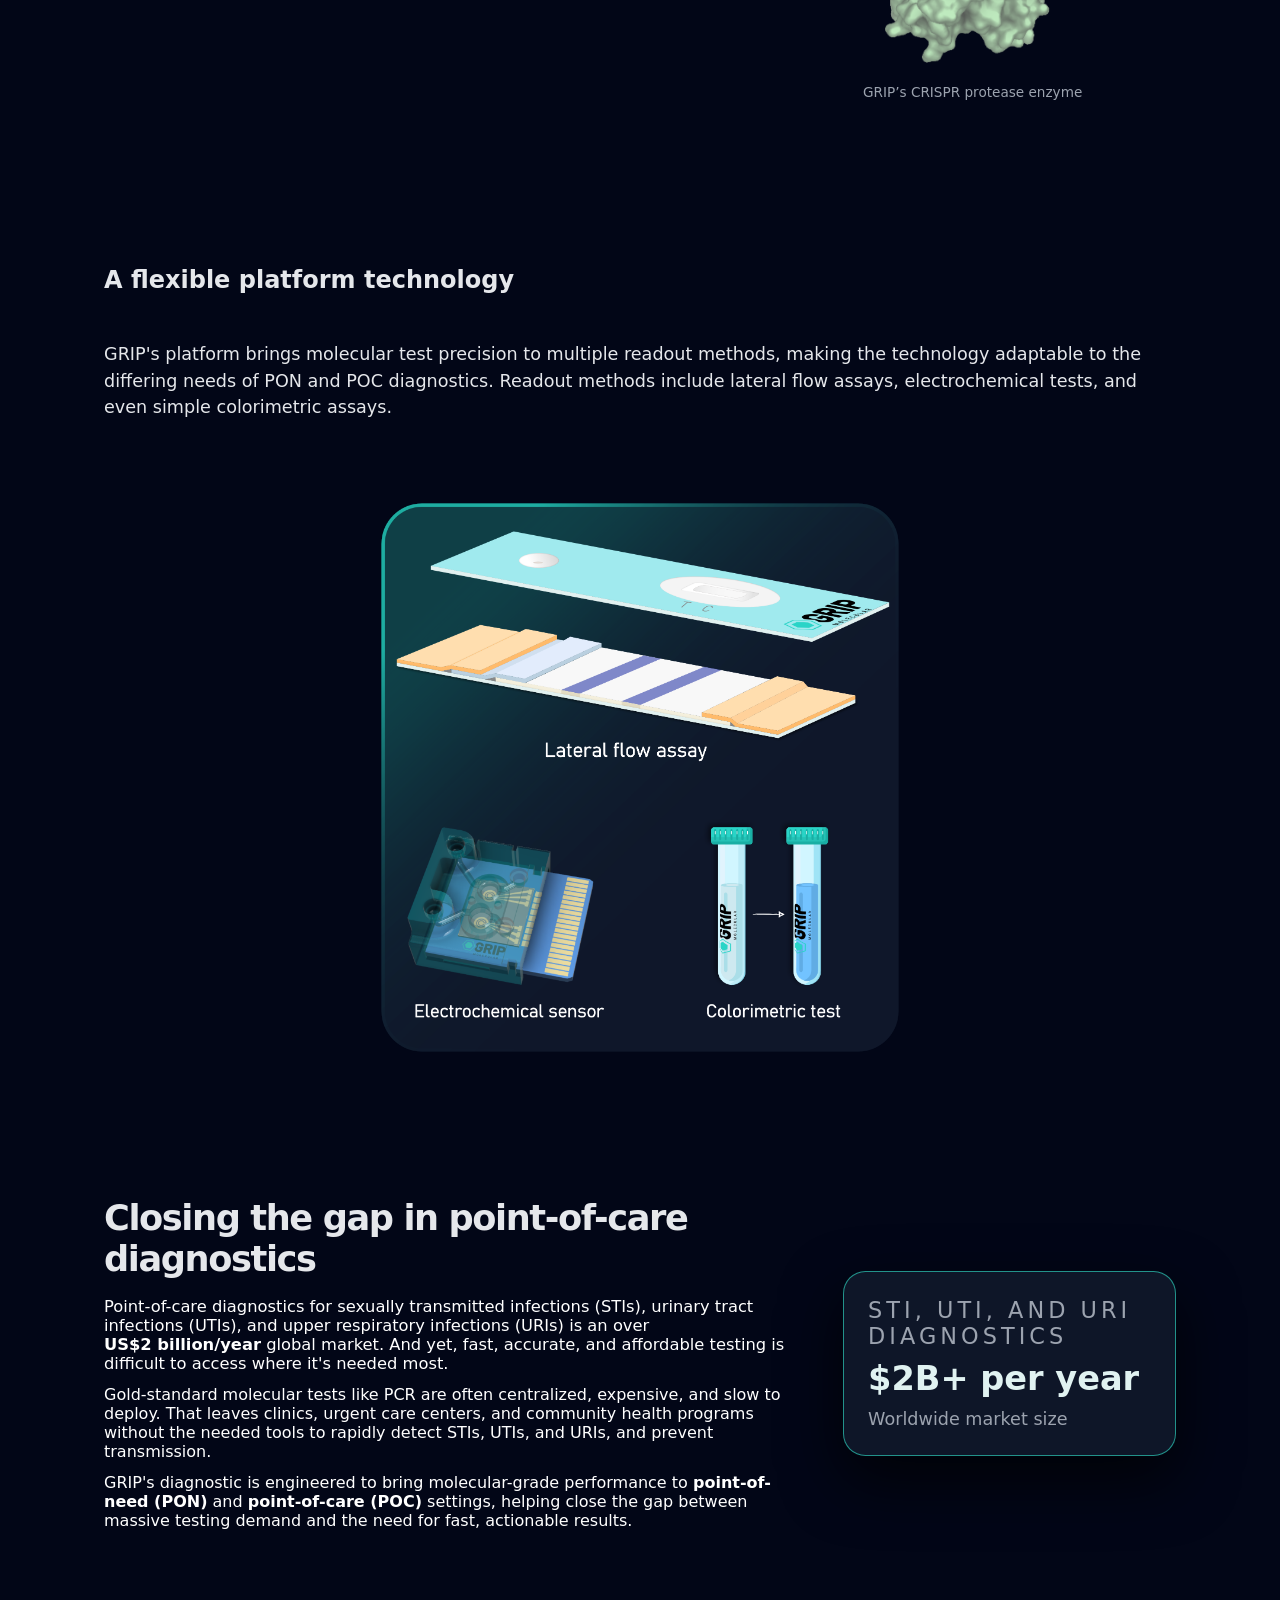
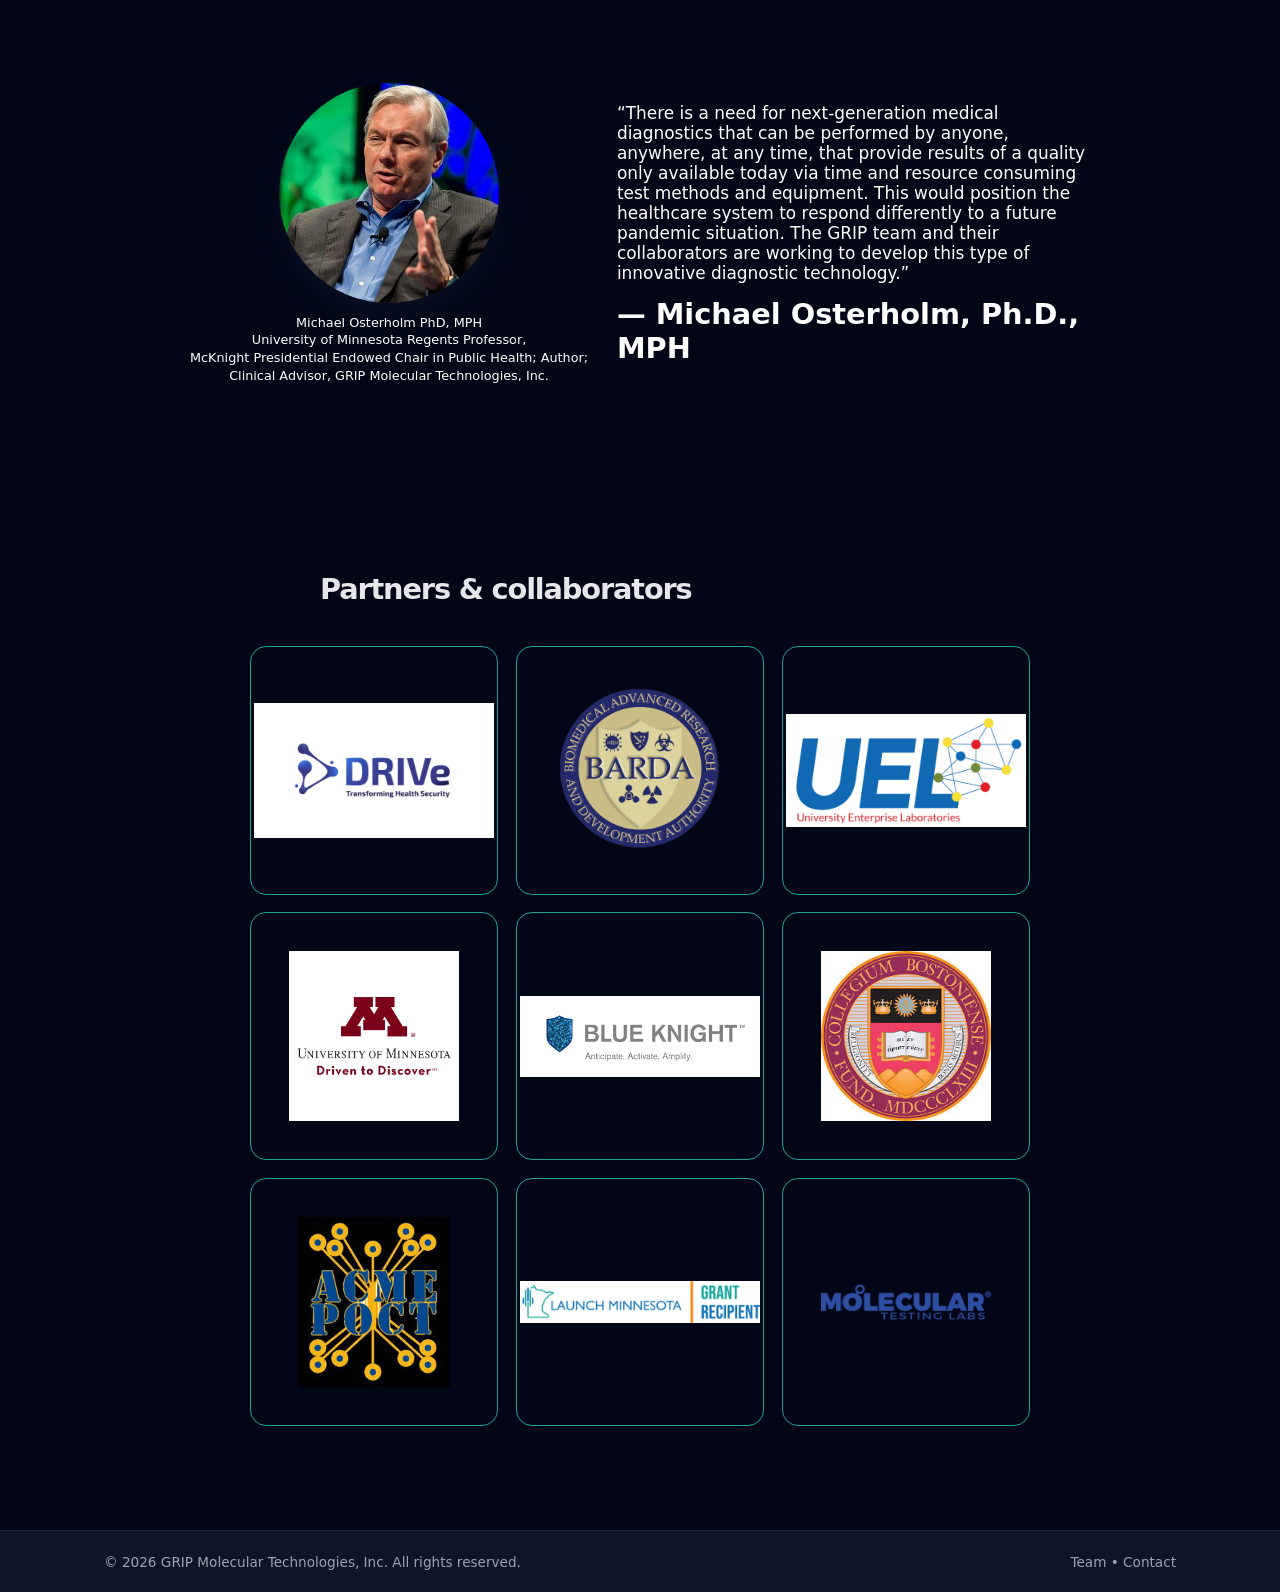
==== commit ac0be45e: "add favicon" ====
--- a/index.html
+++ b/index.html
@@ -6,6 +6,12 @@
   <meta name="viewport" content="width=device-width, initial-scale=1" />
   <meta name="description" content="GRIP Molecular Technologies is pioneering a molecular test for lateral flow assay readouts with a CRISPR protease-based platform." />
   <link rel="stylesheet" href="styles.css" />
+  <link rel="icon" type="image/png" href="/assets/favicon-96x96.png" sizes="96x96" />
+  <link rel="icon" type="image/svg+xml" href="/assets/favicon.svg" />
+  <link rel="shortcut icon" href="/assets/favicon.ico" />
+  <link rel="apple-touch-icon" sizes="180x180" href="/assets/apple-touch-icon.png" />
+  <meta name="apple-mobile-web-app-title" content="GRIP" />
+  <link rel="manifest" href="/assets/site.webmanifest" />
 </head>
 <body>
   <div class="page-background"></div>
@@ -162,7 +168,7 @@
     <div class="std-copy">
       <h2>Closing the gap in point-of-care diagnostics</h2>
       <p class="std-lead">
-        Point-of-care diagnostics for sexually transmitted infections (STIs), urinary tract infections (UTIs), and upper respiratory infections (URIs) is a ><strong>US$2&nbsp;billion/year</strong> global market.
+        Point-of-care diagnostics for sexually transmitted infections (STIs), urinary tract infections (UTIs), and upper respiratory infections (URIs) is an over <strong>US$2&nbsp;billion/year</strong> global market.
   And yet, fast, accurate, and affordable testing is difficult to access where it's needed most.
       </p>
       <p>
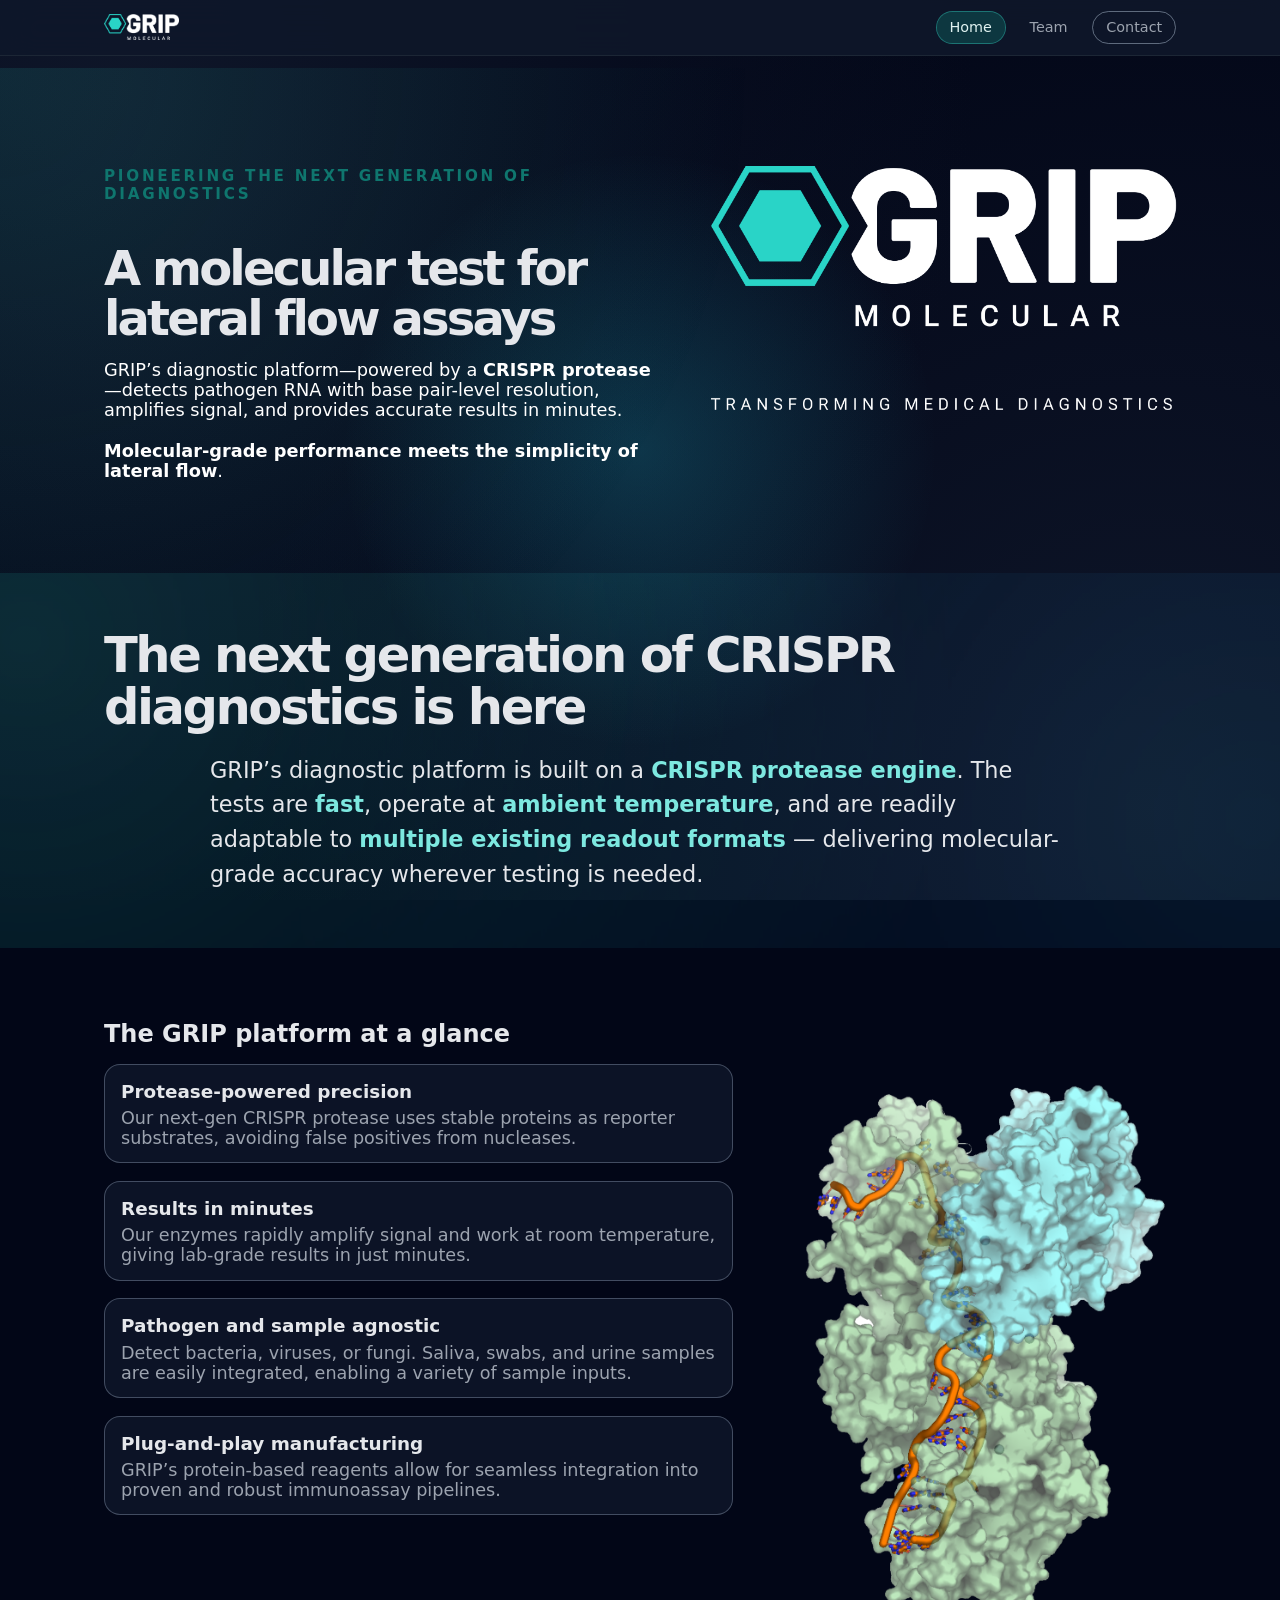
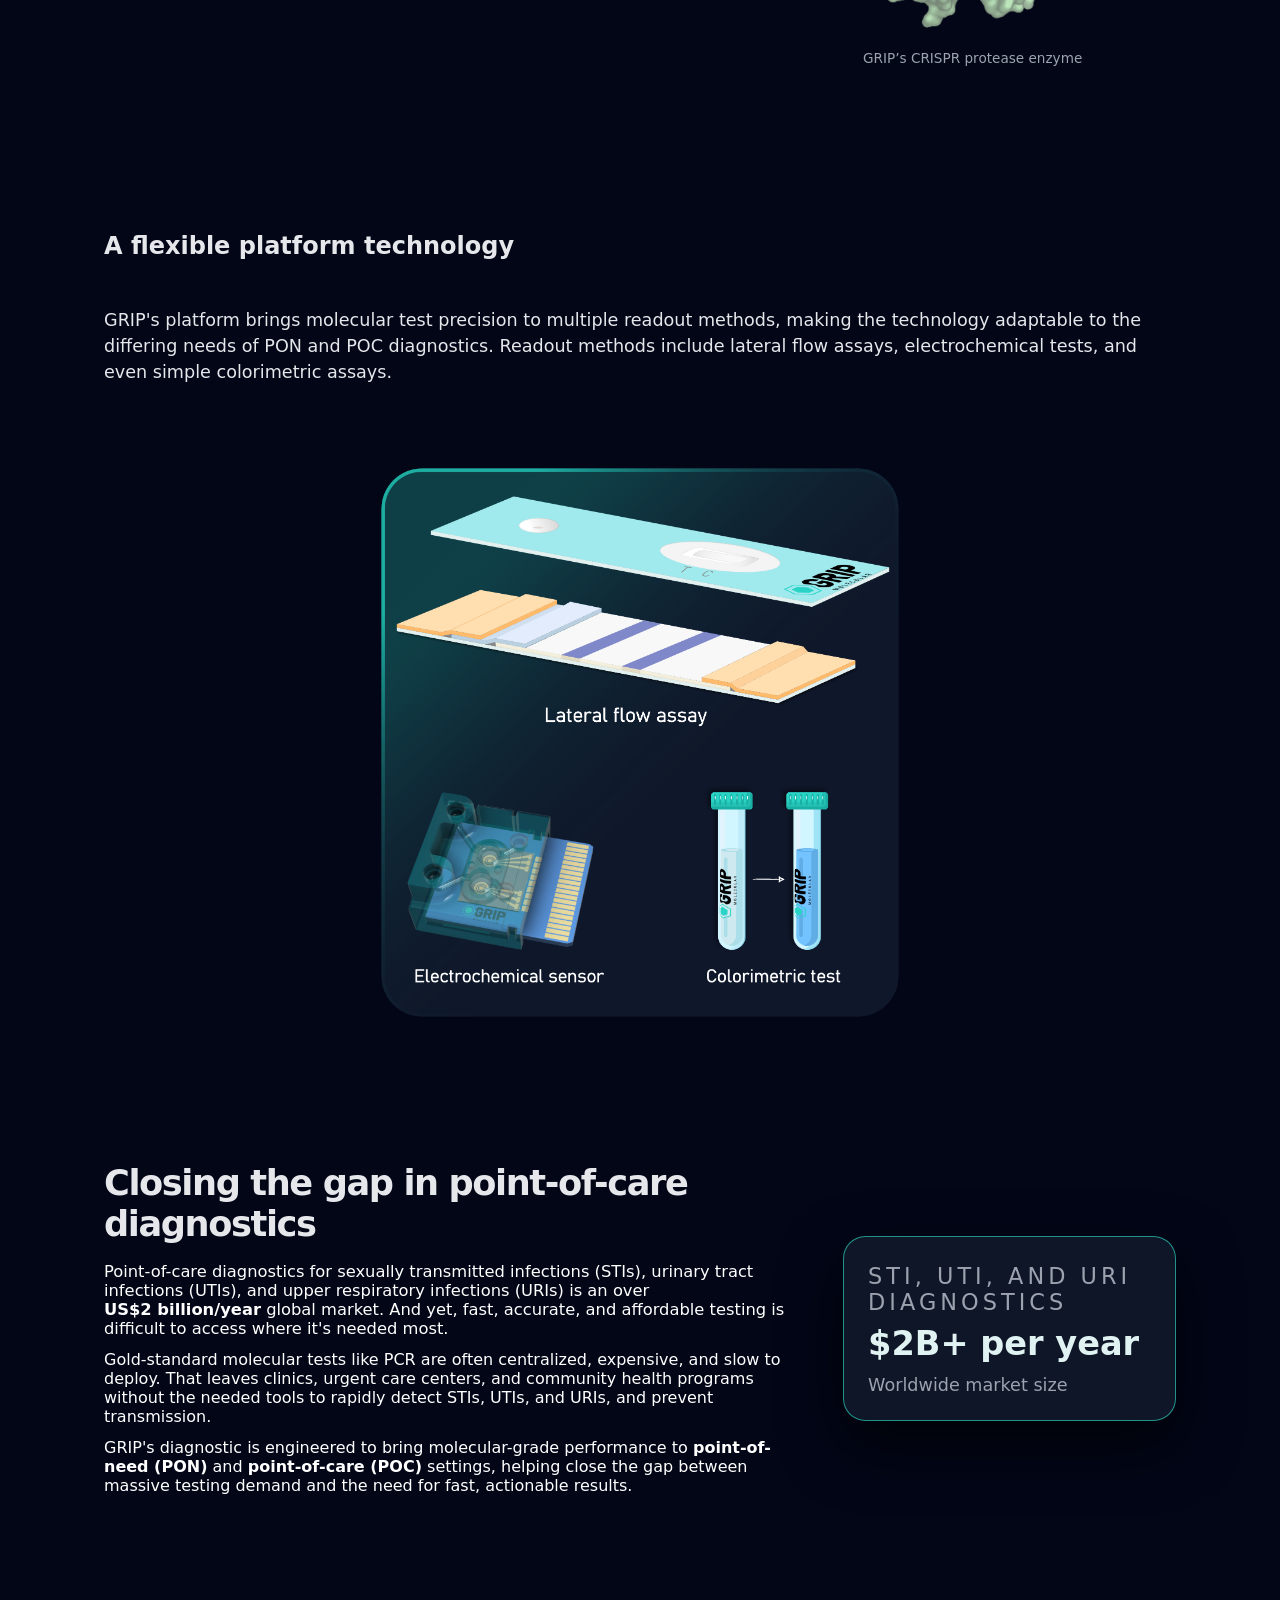
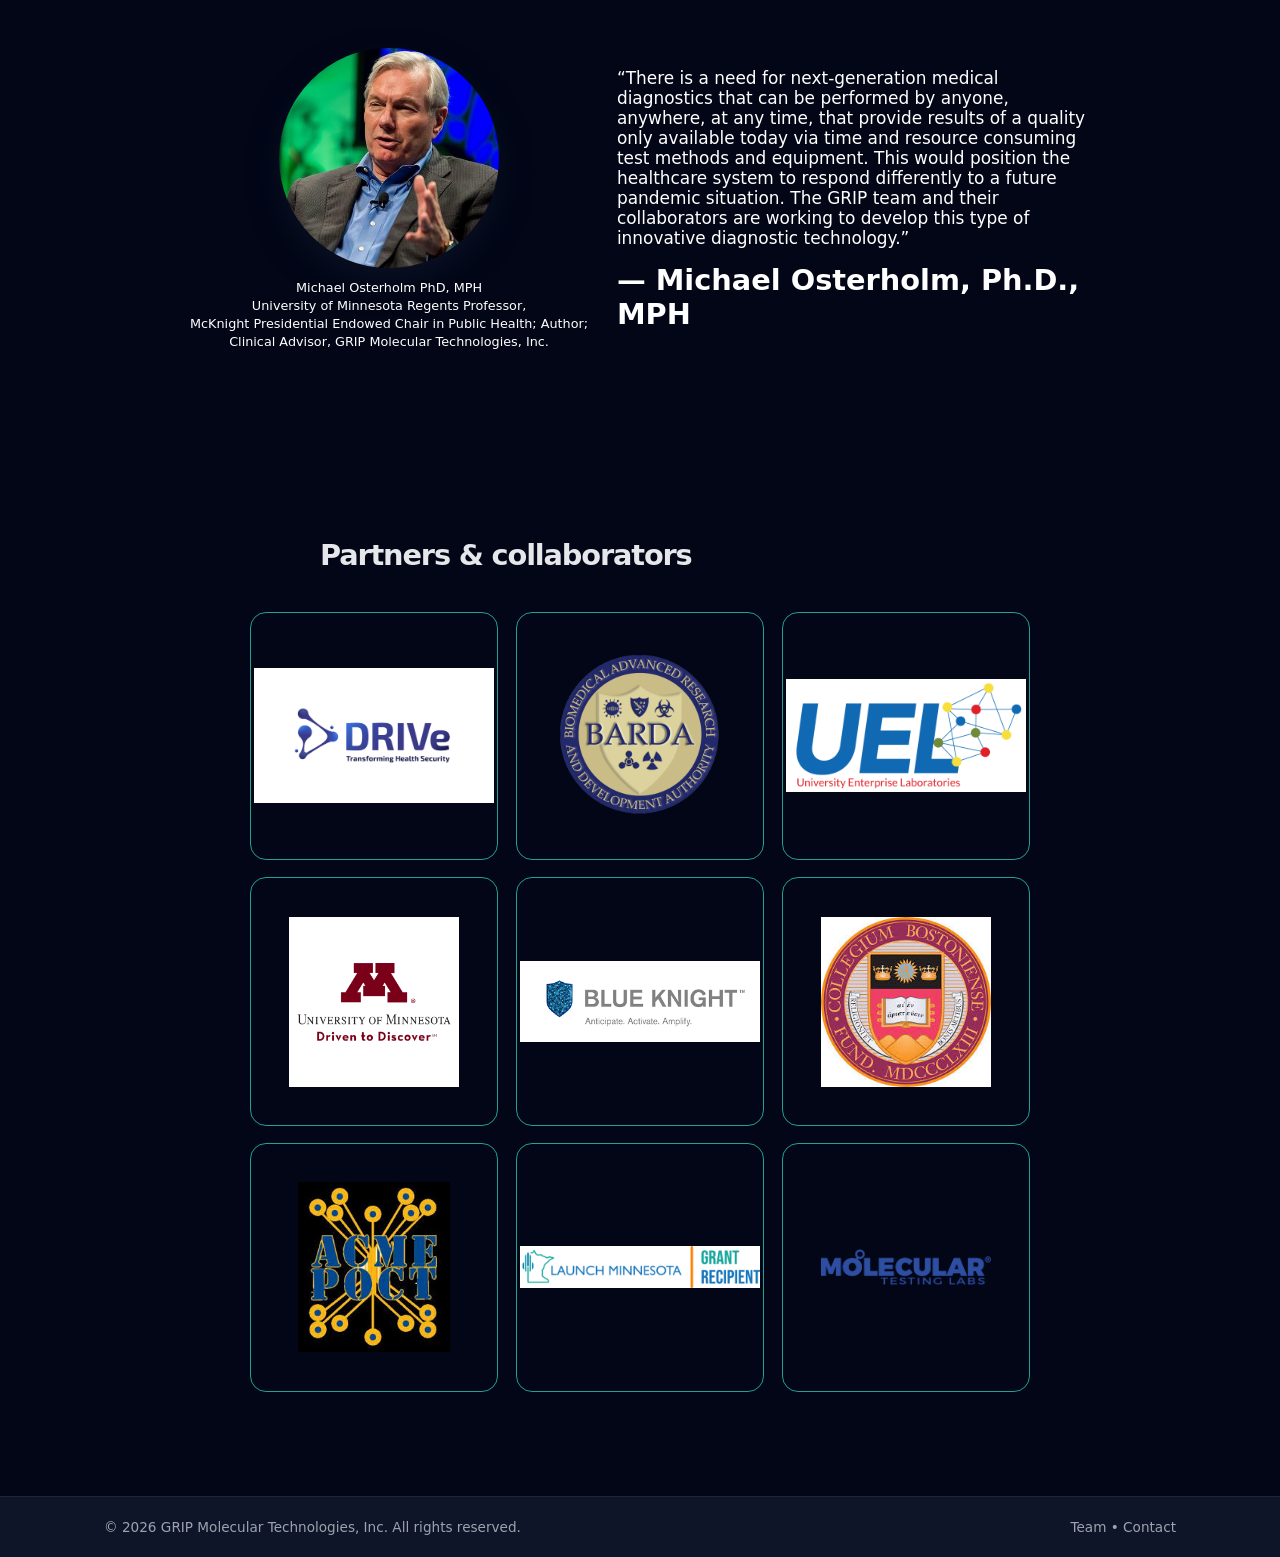
==== commit c32177af: "Updated index.html Removed references to not needing a pre-amplification step" ====
--- a/index.html
+++ b/index.html
@@ -6,12 +6,12 @@
   <meta name="viewport" content="width=device-width, initial-scale=1" />
   <meta name="description" content="GRIP Molecular Technologies is pioneering a molecular test for lateral flow assay readouts with a CRISPR protease-based platform." />
   <link rel="stylesheet" href="styles.css" />
-  <link rel="icon" type="image/png" href="/assets/favicon-96x96.png" sizes="96x96" />
-  <link rel="icon" type="image/svg+xml" href="/assets/favicon.svg" />
-  <link rel="shortcut icon" href="/assets/favicon.ico" />
-  <link rel="apple-touch-icon" sizes="180x180" href="/assets/apple-touch-icon.png" />
+  <link rel="icon" type="image/png" href="assets/favicon-96x96.png" sizes="96x96" />
+  <link rel="icon" type="image/svg+xml" href="assets/favicon.svg" />
+  <link rel="shortcut icon" href="assets/favicon.ico" />
+  <link rel="apple-touch-icon" sizes="180x180" href="assets/apple-touch-icon.png" />
   <meta name="apple-mobile-web-app-title" content="GRIP" />
-  <link rel="manifest" href="/assets/site.webmanifest" />
+  <link rel="manifest" href="assets/site.webmanifest" />
 </head>
 <body>
   <div class="page-background"></div>
@@ -41,7 +41,7 @@
       <p class="eyebrow">Pioneering the next generation of diagnostics</p>
       <h1>A molecular test for lateral flow assays</h1>
       <p class="hero-text">
-        GRIP’s diagnostic platform&mdash;powered by a <strong>CRISPR protease</strong>&mdash;detects pathogen RNA and amplifies signal in minutes, providing accurate results without nucleic acid amplification.
+        GRIP’s diagnostic platform&mdash;powered by a <strong>CRISPR protease</strong>&mdash;detects pathogen RNA with base pair-level resolution, amplifies signal, and provides accurate results in minutes.
       </p>
         <p class="hero-text">
         <strong>Molecular-grade performance meets the simplicity of lateral flow</strong>.
@@ -74,8 +74,8 @@
   </p>
   <p class="nextgen-text"> -->
     The tests are <span class="teal-accent">fast</span>, operate at
-    <span class="teal-accent">room temperature</span>, require
-    <span class="teal-accent">no nucleic acid pre-amplification</span>, and are
+    <span class="teal-accent">ambient temperature</span>, 
+    and are
     readily adaptable to
     <span class="teal-accent">multiple existing readout formats</span> —
     delivering molecular-grade accuracy wherever testing is needed.
--- a/styles.css
+++ b/styles.css
@@ -177,6 +177,26 @@
   box-shadow: var(--shadow-soft);
 }
 
+.contact-success, .contact-error {
+  margin-top: 1rem;
+  padding: 1.2rem 1.2rem;
+  border-radius: 1rem;
+  border: none;
+  background: #e5e7eb;
+}
+
+.contact-success h3 {
+  margin: 0 0 0.4rem;
+  color: var(--text-main);
+}
+
+.contact-success p,
+.contact-error p {
+  margin: 0;
+  color: var(--text-muted);
+}
+
+
 /* Partner tiles are a bit flatter */
 .partner-card {
   box-shadow: 0 16px 40px rgba(0, 0, 0, 0.6);
